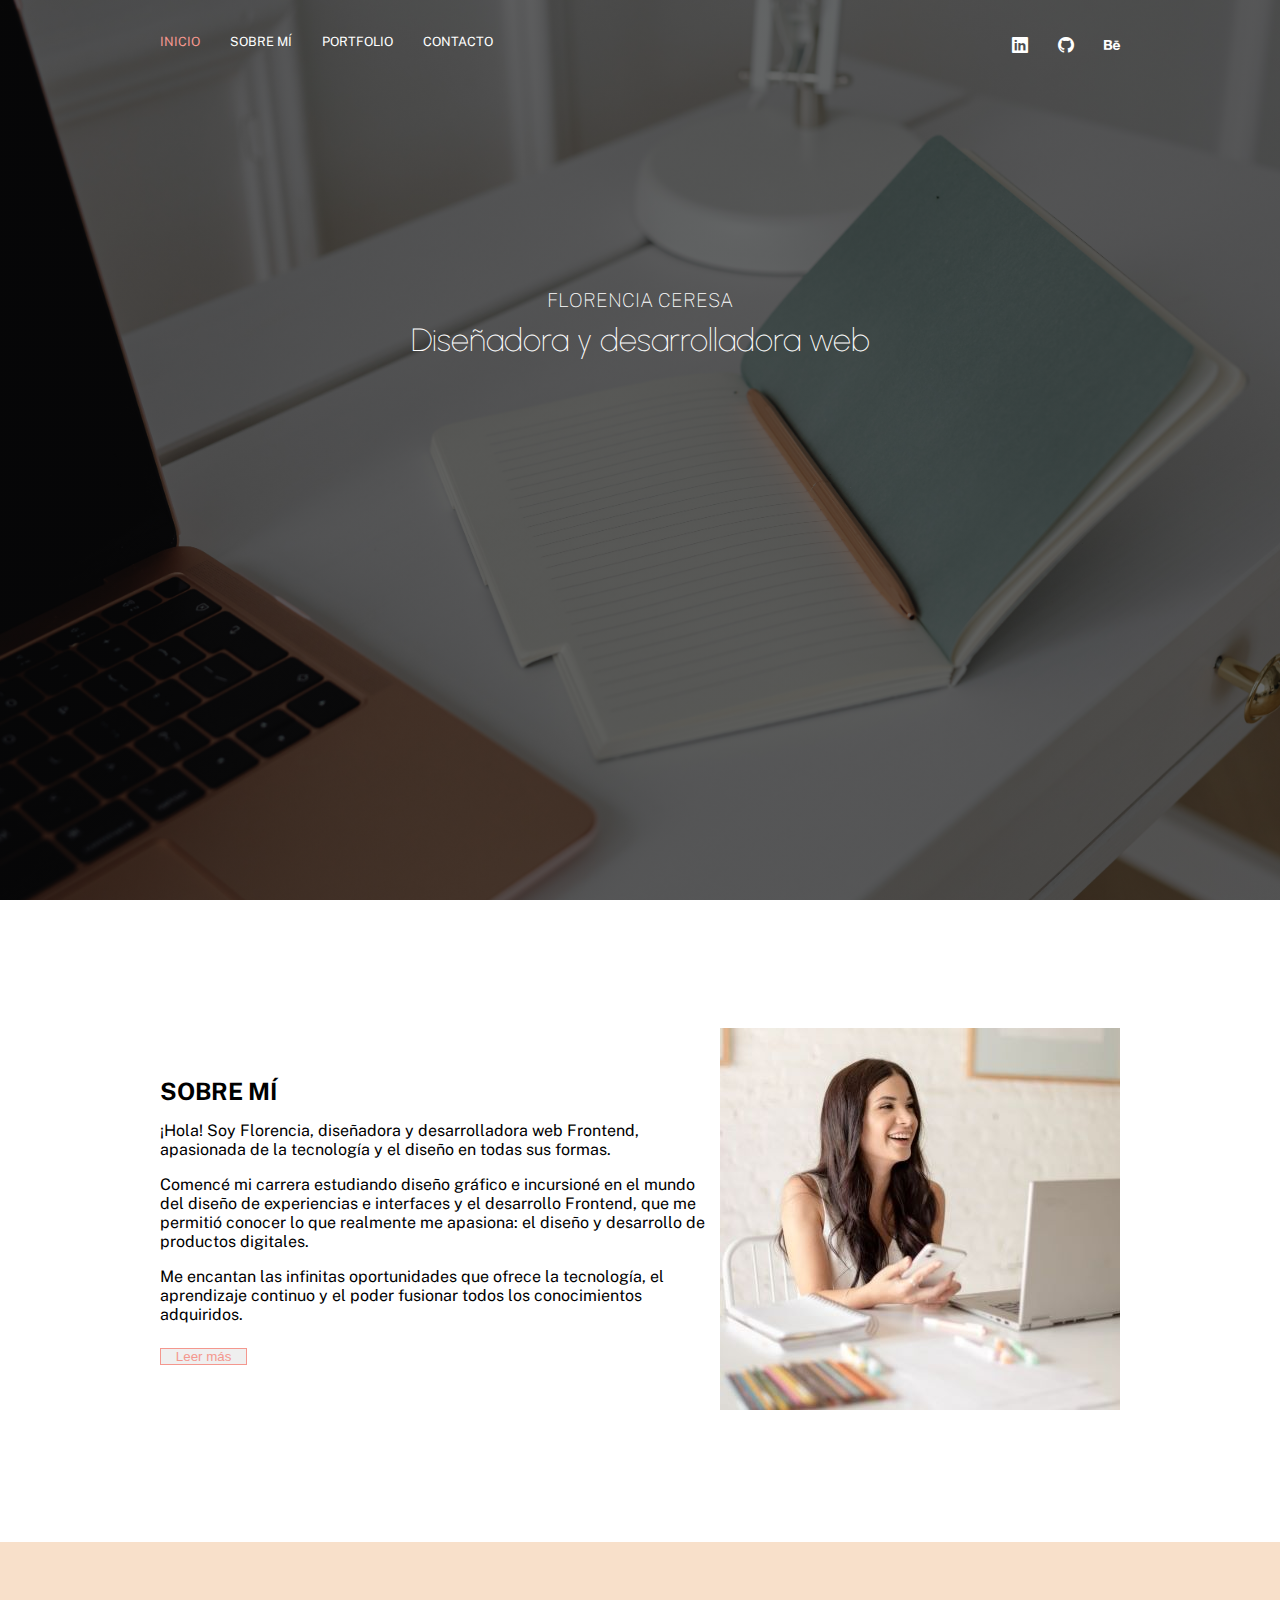
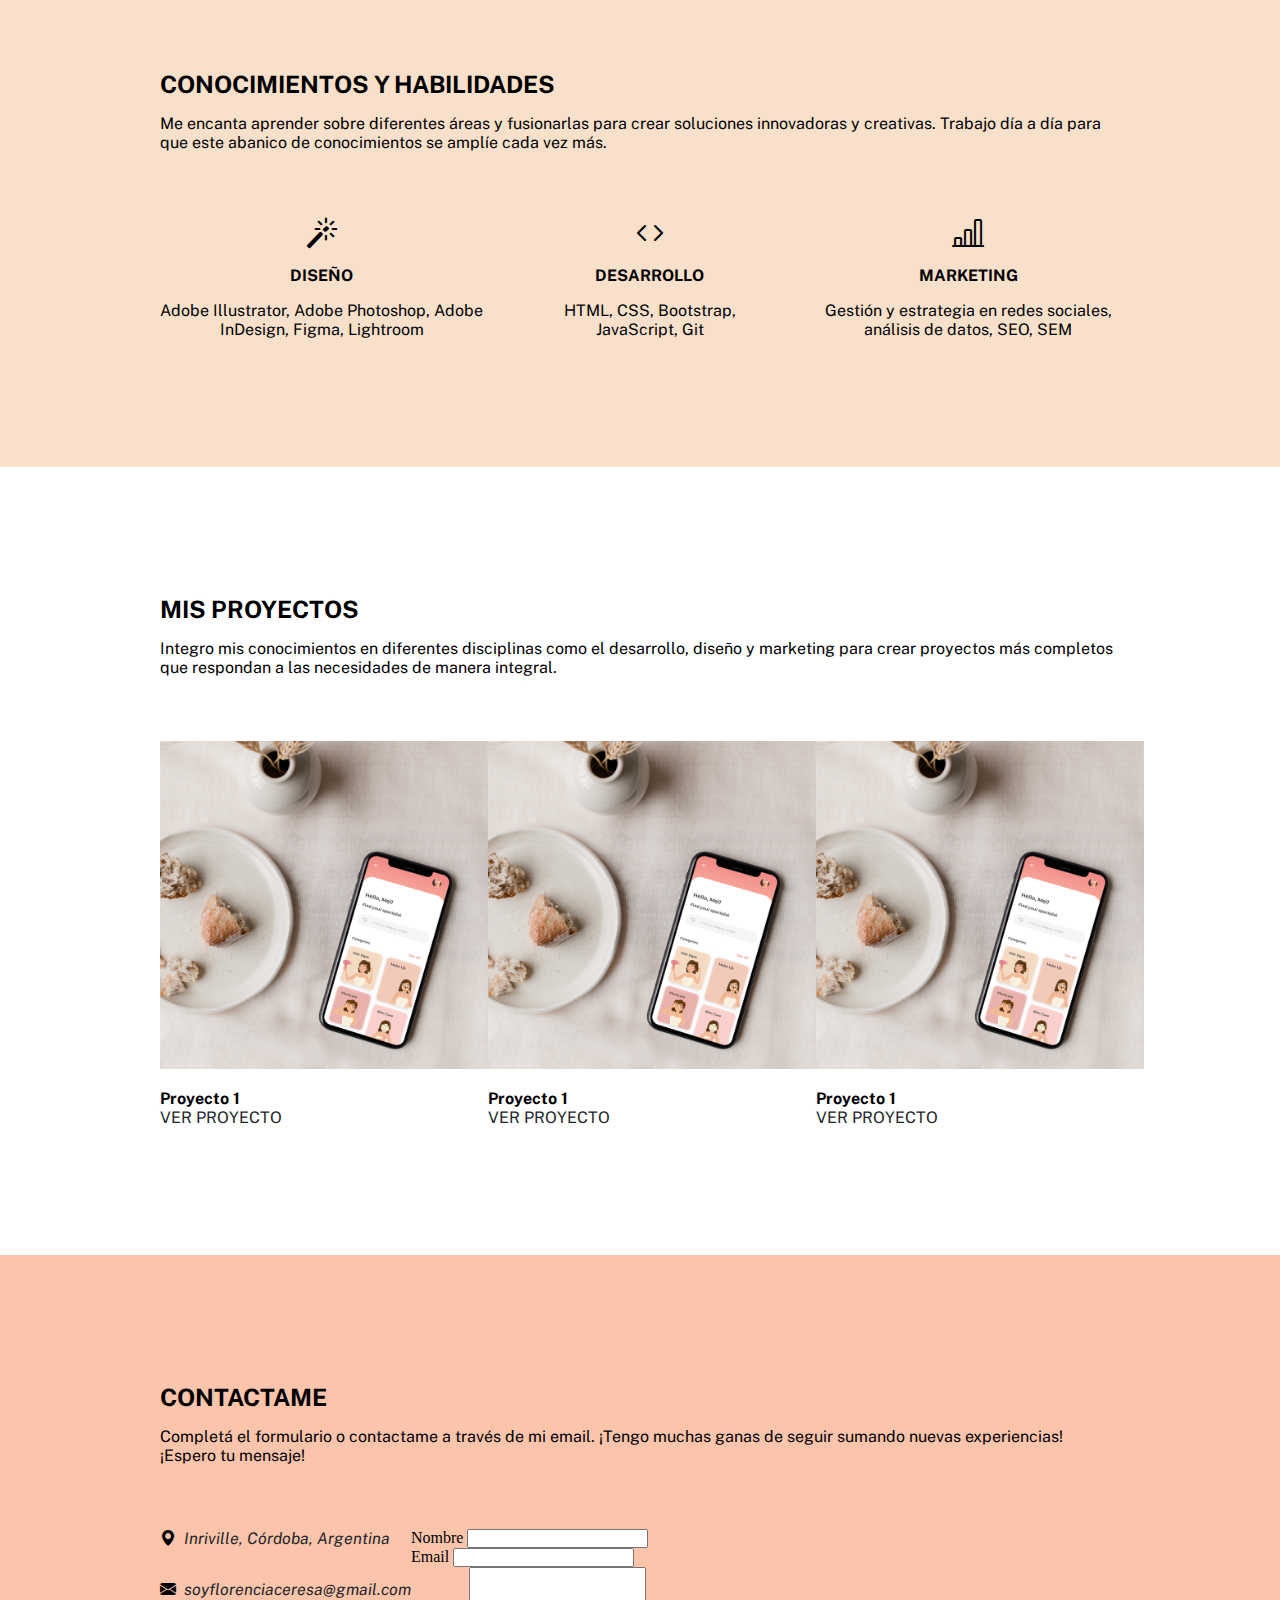
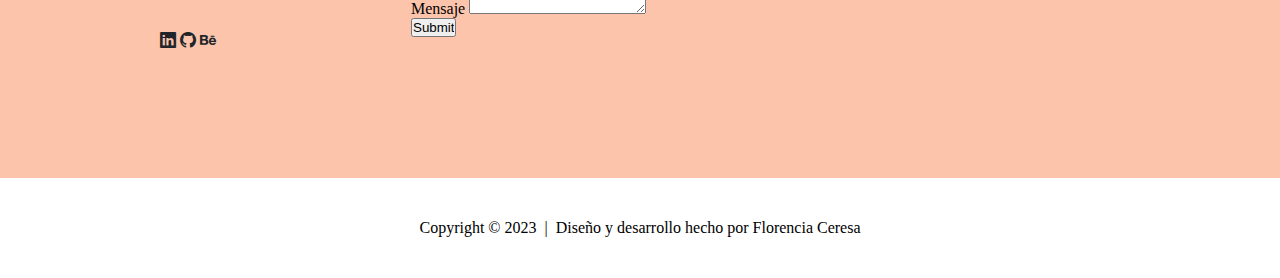
==== index.html @ 5eb07d21 "HTML y CSS de la página principal" ====
<!DOCTYPE html>
<html lang="en">
<head>
    <meta charset="UTF-8">
    <meta name="viewport" content="width=device-width, initial-scale=1.0">
    <title>Document</title>
    <!--Iconos Bootstrap-->
    <link rel="stylesheet" href="https://cdn.jsdelivr.net/npm/bootstrap-icons@1.10.5/font/bootstrap-icons.css"> <!--Iconos bootstrap-->
    <!--Hola de estilo Bootstrap-->
    <link href="https://cdn.jsdelivr.net/npm/bootstrap@5.1.3/dist/css/bootstrap.min.css" rel="stylesheet" integrity="sha384-1BmE4kWBq78iYhFldvKuhfTAU6auU8tT94WrHftjDbrCEXSU1oBoqyl2QvZ6jIW3" crossorigin="anonymous">
    <link rel="stylesheet" href="css/style.css">
    <!-- Google fonts-->
    <link rel="preconnect" href="https://fonts.googleapis.com">
    <link rel="preconnect" href="https://fonts.gstatic.com" crossorigin>
    <link href="https://fonts.googleapis.com/css2?family=Public+Sans&family=Urbanist&display=swap" rel="stylesheet">

</head>
<body>
    <!--HEADER-->
    <header id="home">
        <nav class="navbar navbar-shrink" id="mainNav">
            <div class="container">
                    <div class="navbar-left">
                        <ul class="navbar-list">
                            <li><a href="#home" class="navbar-link active">INICIO</a></li>
                            <li><a href="#about" class="navbar-link">SOBRE MÍ</a></li>
                            <li><a href="#portfolio" class="navbar-link">PORTFOLIO</a></li>
                            <li><a href="#contact" class="navbar-link">CONTACTO</a></li>
                        </ul>
                    </div>
                    <div class="navbar-right">
                        <ul class="navbar-list">
                            <li><a href="https://www.linkedin.com/in/florenciaceresa/" target="_blank"><span><i class="navbar-icon bi-linkedin"></i></span></a></li>
                            <li><a href="https://github.com/florenciaceresa" target="_blank"><span><i class="navbar-icon bi-github"></i></span></a></li>
                            <li><a href="https://www.behance.net/florenciaceresa" target="_blank"><span><i class="navbar-icon bi-behance"></i></span></a></li>
                        </ul>
                    </div>
            </div>
        </nav>
        <div class="description">
            <h1>FLORENCIA CERESA
                <span>Diseñadora y desarrolladora web</span>
            </h1>
        </div>
    </header>

    <main>
        <!--ABOUT-->
        <section class="page-section" id="about">
            <div class="container-section">
                <article class="col-lg-6">
                    <h2>SOBRE MÍ</h2>
                    <p>¡Hola! Soy Florencia, diseñadora y desarrolladora web Frontend, apasionada de la tecnología y el diseño en todas sus formas.</p>
                    <p>Comencé mi carrera estudiando diseño gráfico e incursioné en el mundo del diseño de experiencias e interfaces y el desarrollo Frontend, que me permitió conocer lo que realmente me apasiona: el diseño y desarrollo de productos digitales.</p> 
                    <p>Me encantan las infinitas oportunidades que ofrece la tecnología, el aprendizaje continuo y el poder fusionar todos los conocimientos adquiridos.</p>
                    <a href="about.html"><button type="button" class="btn btn-outline" id="btn-1">&nbsp;&nbsp;&nbsp;&nbsp;Leer más&nbsp;&nbsp;&nbsp;&nbsp;</button></a>
                </article>
                <article>
                    <img src="assets/img/fotoperfil.jpg" alt="Florencia Ceresa"> 
                </article>
            </div>
        </section>
        
        <!--SKILLS-->
        <section class="page-section" id="skills">
            <div class="container-section">
                <article>
                    <h2>CONOCIMIENTOS Y HABILIDADES</h2>
                    <p>Me encanta aprender sobre diferentes áreas y fusionarlas para crear soluciones innovadoras y creativas. Trabajo día a día para que este abanico de conocimientos se amplíe cada vez más.</p>
                    <div class="skills">
                        <div>
                            <div><i class="bi bi-magic"></i></div>
                            <h3>DISEÑO</h3>
                            <p>Adobe Illustrator, Adobe Photoshop, Adobe InDesign, Figma, Lightroom</p>
                        </div>
                        <div>
                            <div><i class="bi bi-code"></i></div>
                            <h3>DESARROLLO</h3>
                            <p>HTML, CSS, Bootstrap, JavaScript, Git</p>
                        </div>
                        <div>
                            <div><i class="bi bi-bar-chart-line"></i></div>
                            <h3>MARKETING</h3>
                            <p>Gestión y estrategia en redes sociales, análisis de datos, SEO, SEM</p>
                        </div>
                    </div>
                </article>
            </div>
        </section>
        
        <!--PORTFOLIO-->
        <section class="page-section" id="portfolio">
            <div class="container-section">
                <article>
                    <h2>MIS PROYECTOS</h2>
                    <p>Integro mis conocimientos en diferentes disciplinas como el desarrollo, diseño y marketing para crear proyectos más completos que respondan a las necesidades de manera integral.</p>
                    <div class="projects">
                        <div>
                            <a href="#">
                                <img src="assets/img/diseñoapp.jpg" alt="" class="img-project img-fluid rounded">
                            </a>
                            <h4 class="fs-5">Proyecto 1</h4>
                            <a href="project1.html">VER PROYECTO</a>
                        </div>
                        <div>
                            <a href="#">
                                <img src="assets/img/diseñoapp.jpg" alt="" class="img-project img-fluid rounded">
                            </a>
                            <h4 class="fs-5">Proyecto 1</h4>
                            <a href="project1.html">VER PROYECTO</a>
                        </div>
                        <div>
                            <a href="#">
                                <img src="assets/img/diseñoapp.jpg" alt="" class="img-project img-fluid rounded">
                            </a>
                            <h4 class="fs-5">Proyecto 1</h4>
                            <a href="project1.html">VER PROYECTO</a>
                        </div>
                    </div>
                </article>
            </div>
        </section>
        
        
        <!--CONTACT-->
        <section class="page-section" id="contact">
            <div class="container-section">
                <article>
                    <div>
                        <h2>CONTACTAME</h2>
                        <p>Completá el formulario o contactame a través de mi email. ¡Tengo muchas ganas de seguir sumando nuevas experiencias! ¡Espero tu mensaje!</p>
                    </div>
                    <div class="contact-item">
                        <div class="col-lg-5">
                            <i class="bi bi-geo-alt-fill location"><a href="https://goo.gl/maps/CQzhxm2fiYZLmGFCA" target="_blank">&nbsp; Inriville, Córdoba, Argentina</a></i>
                            <i class="bi bi-envelope-fill email"><a href="mailto:soyflorenciaceresa@gmail.com" target="_blank">&nbsp; soyflorenciaceresa@gmail.com</a></i> 
                            <a href="https://www.linkedin.com/in/florencia-ceresa-20b76120a/" target="_blank"><i class="bi bi-linkedin fs-3 me-4"></i></a>
                            <a href="https://github.com/florenciaceresa" target="_blank"><i class="bi bi-github fs-3 me-4"></i></a>
                            <a href="https://www.behance.net/florenciaceresa" target="_blank"><i class="bi bi-behance fs-3"></i></a>
                        </div>
                        <div class="col-lg-7">
                            <form action="https://formsubmit.co/soyflorenciaceresa@gmail.com" method="POST"> 
                                <div class="mb-4">
                                  <label class="form-label" for="name">Nombre</label>
                                  <input type="text" class="form-control form-control-sm" id="name" name="name" required>
                                </div>
                                <div class="mb-4">
                                  <label class="form-label" for="email">Email</label>
                                  <input type="email" class="form-control form-control-sm" id="email" name="email" required>
                                </div>
                                <div class="mb-4">
                                  <label class="form-label" for="comments">Mensaje</label>
                                  <textarea
                                    rows="3"
                                    class="form-control form-control-sm"
                                    id="comments"
                                    name="comments"
                                    required
                                  ></textarea>
                                </div>
                                <div class="mb-3">
                                  <input class="btn btn-secondary" type="submit"/>
                                  <input type="hidden" name="_next" value="http://127.0.0.1:5500/gracias.html">
                                  <input type="hidden" name="_subject" value="Mensaje de mi página web">
                                </div>
                              </form>
                        </div>
                    </div>
                </article>
            </div>
        </section>
    </main>
    <footer>
        <div>Copyright &copy; 2023&nbsp; |&nbsp; Diseño y desarrollo hecho por Florencia Ceresa</div>
    </footer>
</body>
</html>
---- css/style.css ----
:root {
    --first-color: rgb(244, 151, 142);
    --first-alpha-color: rgba(244, 151, 142, 0.75);
    --second-color: rgb(251, 196, 171);
    --second-alpha-color: rgba(251, 196, 171, 0.75);
    --third-color: rgb(248, 224, 202);
    --third-alpha-color: rgba(248, 224, 202, 0.75);
    --font-first-color: rgb(33, 37, 41);
    --font-second-color: rgb(108, 117, 125);
      
    --link-color: rgb(33, 37, 41);
    --link-alpha-color: rgba(33, 37, 41, 0.75);
  
    --bg-color: rgb(245, 245, 245);
    --bg-alpha-color: rgba(245, 245, 245, 0.75);
  
    --first-font-family: 'Public Sans', sans-serif;
    --second-font-family: 'Urbanist', sans-serif;
  }
  
* {
    margin: 0;
    padding: 0;
    box-sizing: border-box;
  }
  
  
/* HEADER */
/*Imagen de fondo*/
header {
  background: linear-gradient(to bottom, rgba(5, 5, 5, 0.6) 0%, rgba(5, 5, 5, 0.6) 100%), url("../assets/img/escritorio.jpg");
  background-position: center;
  background-repeat: no-repeat;
  background-attachment: scroll;
  background-size: cover;
  height: 100vh;
  padding-bottom: 0;
}

/*Florencia Ceresa - Diseñadora y desarrolladora web*/
.description {
  display: flex;
  text-align: center;
  justify-content: center; 
  align-items: center; 
  white-space: pre-line;  
  margin-top: 200px;
}

h1 {
    font-family: var(--first-font-family);
    color: #fff;
    font-size: 1.2rem !important; 
    font-weight: lighter;
    line-height: 2.5rem;
}

span {
    font-family: var(--second-font-family);
    font-size: 2rem;
}




/* NAV */
/* Barra de navegación */
.navbar {
  top: 0; 
  width: 100%;
}

/* Estilos del contenedor */
.container {
  width: 75%; 
  height: 80px;
  margin: 0 auto; 
  padding: 10px 0; 
  display: flex;
  align-items: center;
  justify-content: space-between;
}

/* Estilos de los contenedores de la izquierda y la derecha */
.navbar-left,
.navbar-right {
  display: flex;
  align-items: center;
}

/* Estilos de la lista de navegación */
.navbar-list {
  list-style: none;
  padding: 0;
  margin: 0;
  display: flex;
  align-items: center;
  font-family: var(--first-font-family);
  gap: 30px;
}

/* Estilos de los elementos de la lista */
.navbar-list li {
  margin: 0;
}

/* Estilos de los enlaces */
.navbar-list a {
    text-decoration: none;
    color: white;
    font-size: 0.8rem;
}

/*Color del item activo de la barra de navegación*/
.navbar-left .navbar-link.active {
    color: var(--first-color) !important; 
}

/*Color de los items:hover de la barra de navegación*/
.navbar-list a:hover { 
    color: var(--first-color); 
}

/* Estilos de los iconos */
.navbar-icon {
    font-size: 1rem;
}

/* 
Color de la barra de navegación
#mainNav.navbar-shrink { 
    box-shadow: 0 0.5rem 1rem rgba(0, 0, 0, 0.15);
    background-color: #fff;
  }

Color de los items de la barra de navegación al hacer scroll
#mainNav.navbar-shrink .navbar-list a { 
    color: var(--font-first-color);
}

Color de los items:hover de la barra de navegación al hacer scroll
#mainNav.navbar-shrink .navbar-list a:hover { 
    color:var(--first-color);
    transition: all 0.3s ease-out;
  }

Color de los íconos de la barra de navegación al hacer scroll
#mainNav.navbar-shrink .navbar-icon { 
    color: var(--font-first-color);
}

Color de los íconos:hover de la barra de navegación al hacer scroll
#mainNav.navbar-shrink .navbar-icon:hover { 
    color: var(--first-color);
    transition: all 0.3s ease-out;
  }
  */



  /* ABOUT */
  .container-section {
    width: 95%; 
    margin: 0 auto; 
    padding: 8rem;
    display: flex;
    align-items: center;
    justify-content: space-between;
  }

  h2 {
    font-family: var(--first-font-family);
    font-size: 1.5rem;
  }

  p {
    font-family: var(--first-font-family);
    font-size: 1rem;
    padding-top: 1rem;
    white-space: pre-line;  
  }
 

 /*Botón leer más*/
 #btn-1 { 
    color: var(--first-color);
    border: 1px solid var(--first-color);
    margin-top: 1.5rem;
  }

  /*Botón:hover leer más*/
  #btn-1:hover { 
    color: #fff;
    background-color: var(--first-color);
  }

 



   /* SKILLS */
  #skills {
    background: var(--third-color);
  }

  .skills {
    display: flex;
    margin-top: 4rem;
    text-align: center;
    justify-content: space-between;
    gap: 5rem;
  }

  .skills i {
    font-size: 2rem;
  }

  h3 {
    font-family: var(--first-font-family);
    font-size: 1rem;
    font-weight: bold;
    margin-top: 0.8rem;
  }






   /* PORTFOLIO */
  .projects {
    display: flex;
    justify-content: space-between;
  }

  

  #portfolio .img-project {
    width: 20.5rem;
    margin-top: 4rem;
  }
  
  h4 {
    font-family: var(--first-font-family);
    margin-top: 1rem;
  }
 
  a {
    font-family: var(--first-font-family);
    color: var(--font-first-color);
    text-decoration: none;
  }

  a:hover {
    color: var(--first-color);
  }


     /* CONTACT */
     #contact {
        background: var(--second-color);
     }


     .contact-item {
      display: flex;
      margin-top: 4rem;
     }

     .location,
     .email {
      display: block;
      margin-bottom: 2rem;
     }

     #contact a:hover {
      color: #fff;

     }



     /* FOOTER */
     footer {
      display: flex;
      justify-content: center; 
      align-items: center; 
      height: 100px;
     }
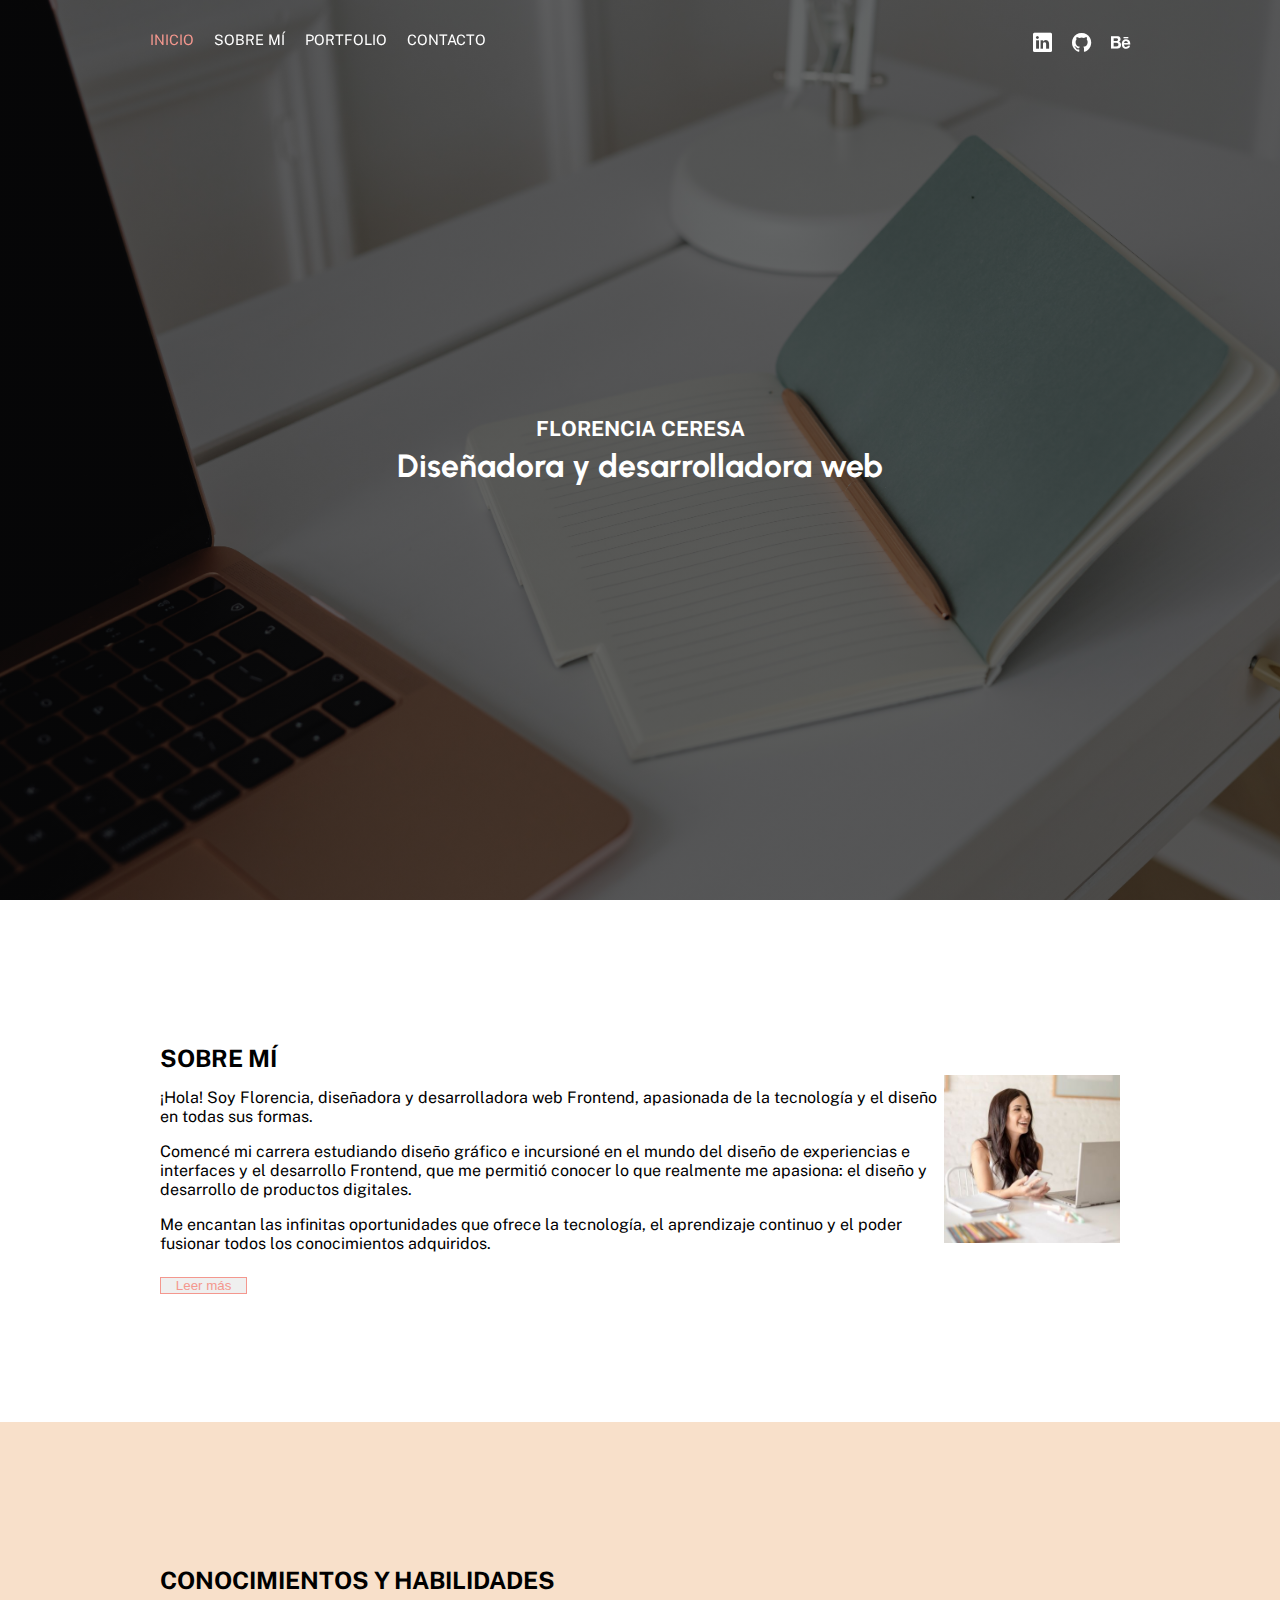
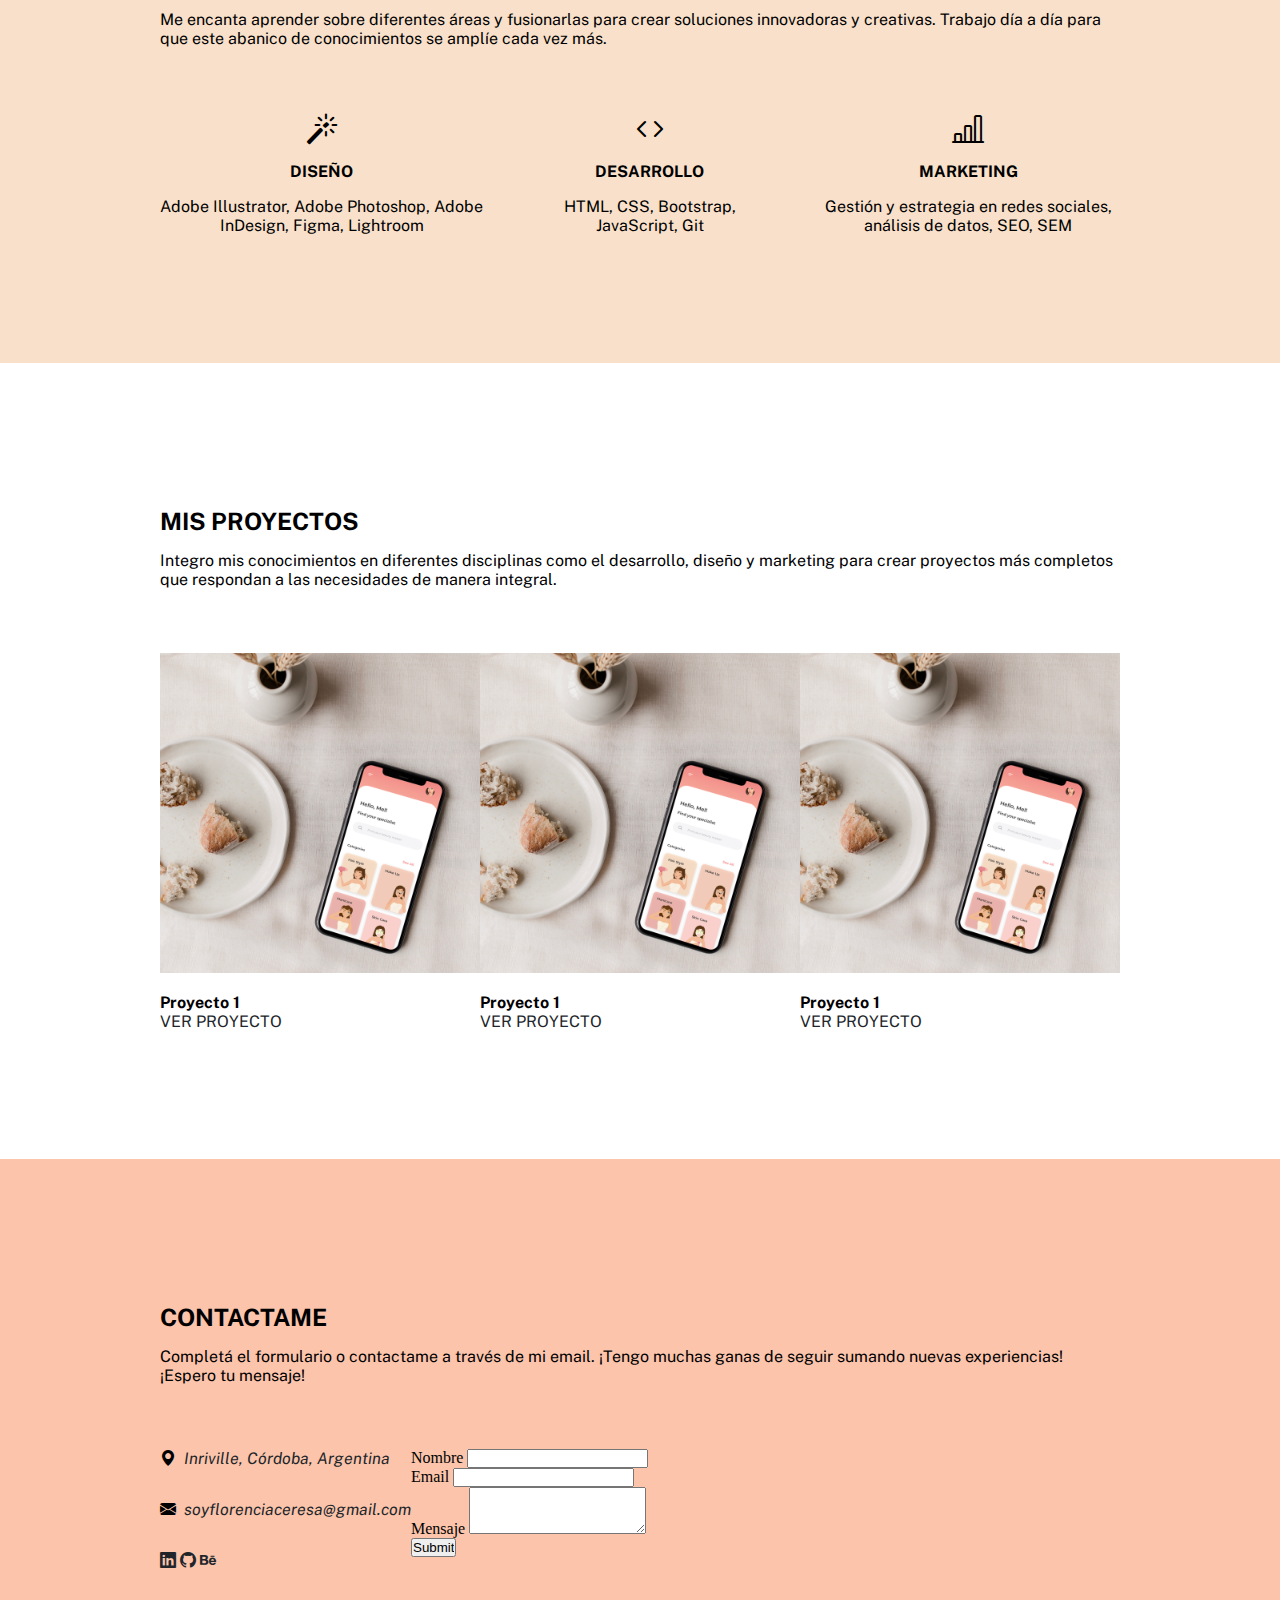
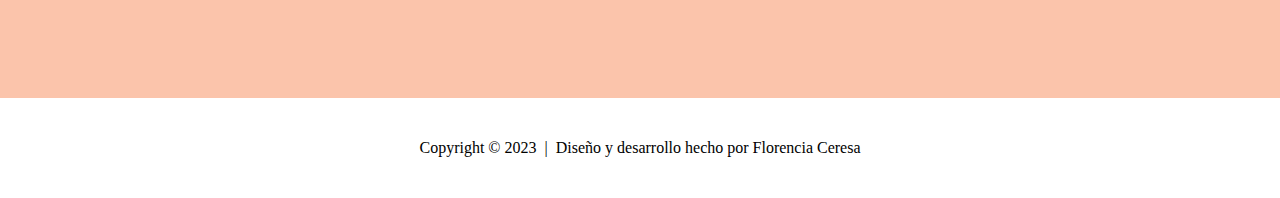
==== commit 1a8ab385: "Actualización del proyecto" ====
--- a/index.html
+++ b/index.html
@@ -3,7 +3,7 @@
 <head>
     <meta charset="UTF-8">
     <meta name="viewport" content="width=device-width, initial-scale=1.0">
-    <title>Document</title>
+    <title>Florencia Ceresa</title>
     <!--Iconos Bootstrap-->
     <link rel="stylesheet" href="https://cdn.jsdelivr.net/npm/bootstrap-icons@1.10.5/font/bootstrap-icons.css"> <!--Iconos bootstrap-->
     <!--Hola de estilo Bootstrap-->
@@ -17,34 +17,39 @@
 </head>
 <body>
     <!--HEADER-->
-    <header id="home">
-        <nav class="navbar navbar-shrink" id="mainNav">
-            <div class="container">
-                    <div class="navbar-left">
-                        <ul class="navbar-list">
-                            <li><a href="#home" class="navbar-link active">INICIO</a></li>
-                            <li><a href="#about" class="navbar-link">SOBRE MÍ</a></li>
-                            <li><a href="#portfolio" class="navbar-link">PORTFOLIO</a></li>
-                            <li><a href="#contact" class="navbar-link">CONTACTO</a></li>
-                        </ul>
-                    </div>
-                    <div class="navbar-right">
-                        <ul class="navbar-list">
-                            <li><a href="https://www.linkedin.com/in/florenciaceresa/" target="_blank"><span><i class="navbar-icon bi-linkedin"></i></span></a></li>
-                            <li><a href="https://github.com/florenciaceresa" target="_blank"><span><i class="navbar-icon bi-github"></i></span></a></li>
-                            <li><a href="https://www.behance.net/florenciaceresa" target="_blank"><span><i class="navbar-icon bi-behance"></i></span></a></li>
-                        </ul>
-                    </div>
+    <header id="header">
+        <div class="menu-toggle" id="menu-toggle">
+            <div class="bar"></div>
+            <div class="bar"></div>
+            <div class="bar"></div>
+        </div>
+        <ul class="header-list" id="menu">
+            <div class="items">
+                <li><a href="#home" class="active">INICIO</a></li>
+                <li><a href="#about">SOBRE MÍ</a></li>
+                <li><a href="#portfolio">PORTFOLIO</a></li>
+                <li><a href="#contact">CONTACTO</a></li>
             </div>
-        </nav>
-        <div class="description">
-            <h1>FLORENCIA CERESA
-                <span>Diseñadora y desarrolladora web</span>
-            </h1>
-        </div>
+            <div class="icons">
+                <li><a href="https://www.linkedin.com/in/florenciaceresa/" target="_blank"><span><i class="bi-linkedin"></i></span></a></li>
+                <li><a href="https://github.com/florenciaceresa" target="_blank"><span><i class="bi-github"></i></span></a></li>
+                <li><a href="https://www.behance.net/florenciaceresa" target="_blank"><span><i class="bi-behance"></i></span></a></li>
+            </div>
+        </ul>
     </header>
 
+
     <main>
+        <!--BANNER-->
+        <section class="banner" id="home">
+            <div class="container">
+                <h1>FLORENCIA CERESA
+                    <span>Diseñadora y desarrolladora web</span>
+                </h1>
+            </div>
+        </section>
+
+
         <!--ABOUT-->
         <section class="page-section" id="about">
             <div class="container-section">
@@ -55,12 +60,13 @@
                     <p>Me encantan las infinitas oportunidades que ofrece la tecnología, el aprendizaje continuo y el poder fusionar todos los conocimientos adquiridos.</p>
                     <a href="about.html"><button type="button" class="btn btn-outline" id="btn-1">&nbsp;&nbsp;&nbsp;&nbsp;Leer más&nbsp;&nbsp;&nbsp;&nbsp;</button></a>
                 </article>
-                <article>
+                <article class="img-about">
                     <img src="assets/img/fotoperfil.jpg" alt="Florencia Ceresa"> 
                 </article>
             </div>
         </section>
         
+
         <!--SKILLS-->
         <section class="page-section" id="skills">
             <div class="container-section">
@@ -87,6 +93,7 @@
                 </article>
             </div>
         </section>
+        
         
         <!--PORTFOLIO-->
         <section class="page-section" id="portfolio">
@@ -170,8 +177,13 @@
             </div>
         </section>
     </main>
+    
+    
+    <!--FOOTER-->
     <footer>
         <div>Copyright &copy; 2023&nbsp; |&nbsp; Diseño y desarrollo hecho por Florencia Ceresa</div>
     </footer>
+
+    <script src="js/script.js"></script>
 </body>
 </html>
--- a/css/style.css
+++ b/css/style.css
@@ -22,139 +22,104 @@
     margin: 0;
     padding: 0;
     box-sizing: border-box;
-  }
-  
-  
+    scroll-behavior: smooth;
+  }
+
+
+
 /* HEADER */
-/*Imagen de fondo*/
-header {
+  header {
+    position: fixed;
+    top: 0;
+    width: 100%;
+    height: 90px;
+    transition: 0.6s;
+    padding: 20px 150px;
+    z-index: 10000;
+  }
+
+  
+  header.sticky {
+    padding: 20px 150px;
+    background: #fff;
+    box-shadow: 0px 2px 4px rgba(0, 0, 0, 0.1);
+  }
+  
+  .header-list {
+    display: flex;
+    justify-content: space-between;
+    align-items: center; 
+    list-style: none;
+    padding: 0;
+  }
+  
+  .header-list li a {
+    color: #fff;
+    font-family: var(--first-font-family);
+    display: flex;
+  }
+  
+  .header-list li a:hover {
+    color: var(--first-color);
+  }
+  
+  .header-list a.active {
+    color: var(--first-color);
+  }
+  
+  .header-list .items {
+    font-size: 0.9rem;
+  }
+  
+  .header-list .icons i {
+    font-size: 1.2rem;
+  }
+  
+  .items,
+  .icons {
+    display: flex;
+    gap: 20px;
+  }
+  
+  
+
+/* BANNER */
+.banner {
+  position: relative;
+  width: 100%;
+  height: 100vh;
   background: linear-gradient(to bottom, rgba(5, 5, 5, 0.6) 0%, rgba(5, 5, 5, 0.6) 100%), url("../assets/img/escritorio.jpg");
-  background-position: center;
-  background-repeat: no-repeat;
-  background-attachment: scroll;
   background-size: cover;
+}
+
+header.sticky .logo,
+header.sticky ul li a {
+  color: #000;
+}
+
+
+/*Florencia Ceresa - Diseñadora y desarrolladora web*/
+.container {
+  display: flex;
+  width: 100%;
   height: 100vh;
-  padding-bottom: 0;
-}
-
-/*Florencia Ceresa - Diseñadora y desarrolladora web*/
-.description {
-  display: flex;
+  justify-content: center;
+  align-items: center;
+}
+
+h1 {
+  color: #fff;
+  font-family: var(--first-font-family);
+  font-size: 1.3rem !important; 
+  white-space: pre-line;
   text-align: center;
-  justify-content: center; 
-  align-items: center; 
-  white-space: pre-line;  
-  margin-top: 200px;
-}
-
-h1 {
-    font-family: var(--first-font-family);
-    color: #fff;
-    font-size: 1.2rem !important; 
-    font-weight: lighter;
-    line-height: 2.5rem;
+  line-height: 2.3rem;
 }
 
 span {
-    font-family: var(--second-font-family);
-    font-size: 2rem;
-}
-
-
-
-
-/* NAV */
-/* Barra de navegación */
-.navbar {
-  top: 0; 
-  width: 100%;
-}
-
-/* Estilos del contenedor */
-.container {
-  width: 75%; 
-  height: 80px;
-  margin: 0 auto; 
-  padding: 10px 0; 
-  display: flex;
-  align-items: center;
-  justify-content: space-between;
-}
-
-/* Estilos de los contenedores de la izquierda y la derecha */
-.navbar-left,
-.navbar-right {
-  display: flex;
-  align-items: center;
-}
-
-/* Estilos de la lista de navegación */
-.navbar-list {
-  list-style: none;
-  padding: 0;
-  margin: 0;
-  display: flex;
-  align-items: center;
-  font-family: var(--first-font-family);
-  gap: 30px;
-}
-
-/* Estilos de los elementos de la lista */
-.navbar-list li {
-  margin: 0;
-}
-
-/* Estilos de los enlaces */
-.navbar-list a {
-    text-decoration: none;
-    color: white;
-    font-size: 0.8rem;
-}
-
-/*Color del item activo de la barra de navegación*/
-.navbar-left .navbar-link.active {
-    color: var(--first-color) !important; 
-}
-
-/*Color de los items:hover de la barra de navegación*/
-.navbar-list a:hover { 
-    color: var(--first-color); 
-}
-
-/* Estilos de los iconos */
-.navbar-icon {
-    font-size: 1rem;
-}
-
-/* 
-Color de la barra de navegación
-#mainNav.navbar-shrink { 
-    box-shadow: 0 0.5rem 1rem rgba(0, 0, 0, 0.15);
-    background-color: #fff;
-  }
-
-Color de los items de la barra de navegación al hacer scroll
-#mainNav.navbar-shrink .navbar-list a { 
-    color: var(--font-first-color);
-}
-
-Color de los items:hover de la barra de navegación al hacer scroll
-#mainNav.navbar-shrink .navbar-list a:hover { 
-    color:var(--first-color);
-    transition: all 0.3s ease-out;
-  }
-
-Color de los íconos de la barra de navegación al hacer scroll
-#mainNav.navbar-shrink .navbar-icon { 
-    color: var(--font-first-color);
-}
-
-Color de los íconos:hover de la barra de navegación al hacer scroll
-#mainNav.navbar-shrink .navbar-icon:hover { 
-    color: var(--first-color);
-    transition: all 0.3s ease-out;
-  }
-  */
+  font-family: var(--second-font-family);
+  font-size: 2rem;
+}
 
 
 
@@ -171,6 +136,7 @@
   h2 {
     font-family: var(--first-font-family);
     font-size: 1.5rem;
+    margin-top: 1rem;
   }
 
   p {
@@ -178,6 +144,11 @@
     font-size: 1rem;
     padding-top: 1rem;
     white-space: pre-line;  
+  }
+
+  img {
+    max-width: 100%;
+    height: auto;
   }
  
 
@@ -289,4 +260,171 @@
      }
 
      
-     +
+
+
+
+
+
+
+
+/* Media query para dispositivos móviles */
+@media (max-width: 768px) {
+  /* HEADER */
+  /* BOTON HAMBURGUESA */
+  
+  
+  .bar {
+    width: 25px;
+    height: 2px;
+    background-color: #fff;
+    margin: 6px 0;
+    transition: 0.4s;
+  }
+
+  .bar.clicked {
+    color: var(--first-color);
+  }
+
+  
+  /* Muestra el botón hamburguesa */
+  .menu-toggle {
+      display: block;
+      position: absolute;
+      top: 30px;
+      left: 30px;
+      z-index: 1000;
+      cursor: pointer;
+  }
+
+
+  
+
+
+  #menu .items {
+    display: flex;
+    position: absolute;
+    flex-direction: column;
+    list-style: none;
+    padding: 0; 
+    top: 0;
+    left: 0;
+    display: none;
+    background-color: #fff;
+    width: 100%;
+    height: 42vh;
+    padding-top: 70px;
+    padding-left: 30px;
+    box-shadow: 0px 2px 4px rgba(0, 0, 0, 0.1);
+
+
+}
+
+.header-list .items li a {
+  color: var(--font-first-color);
+  padding-top: 20px;
+}
+
+.header-list .items li a:hover {
+  color: var(--first-color);
+}
+
+.header-list .items li a.active {
+  color: var(--first-color);
+}
+
+
+.menu-open .header-list {
+  display: block;
+}
+
+.header-list .icons {
+  display: none;
+}
+
+
+
+/* BANNER */
+h1 {
+  font-size: 1rem !important; 
+}
+
+span {
+  font-size: 1.5rem;
+}
+
+
+
+/* ABOUT */
+.container-section {
+  padding: 2rem;
+  display: flex;
+  flex-direction: column-reverse;
+  justify-content: center;
+}
+
+.img-about {
+  margin: 2rem 0;
+}
+
+.col-lg-6 {
+  margin-bottom: 2rem;
+  display: flex;
+  flex-direction: column;
+}
+
+h2 {
+  font-family: var(--first-font-family);
+  font-size: 1.2rem;
+  margin-top: 2rem;
+  text-align: center;
+}
+
+#btn-1 {
+  display: block; 
+  margin: 0 auto;
+  margin-top: 1.5rem;
+}
+
+
+
+
+
+.skills {
+  display: flex;
+  flex-direction: column;
+  gap: 2rem;
+  margin-bottom: 1.5rem;
+}
+
+
+/* PORTFOLIO */
+.projects {
+  display: flex;
+  flex-direction: column;
+  margin-bottom: 2rem;
+}
+
+
+/* CONTACT */
+.contact-item {
+  display: flex;
+  flex-direction: column;
+}
+
+.col-lg-5 {
+  margin-bottom: 3rem;
+}
+
+
+/* FOOTER */
+footer {
+  padding: 2rem;
+  text-align: center;
+  font-size: 0.8rem;
+}
+
+
+   
+
+}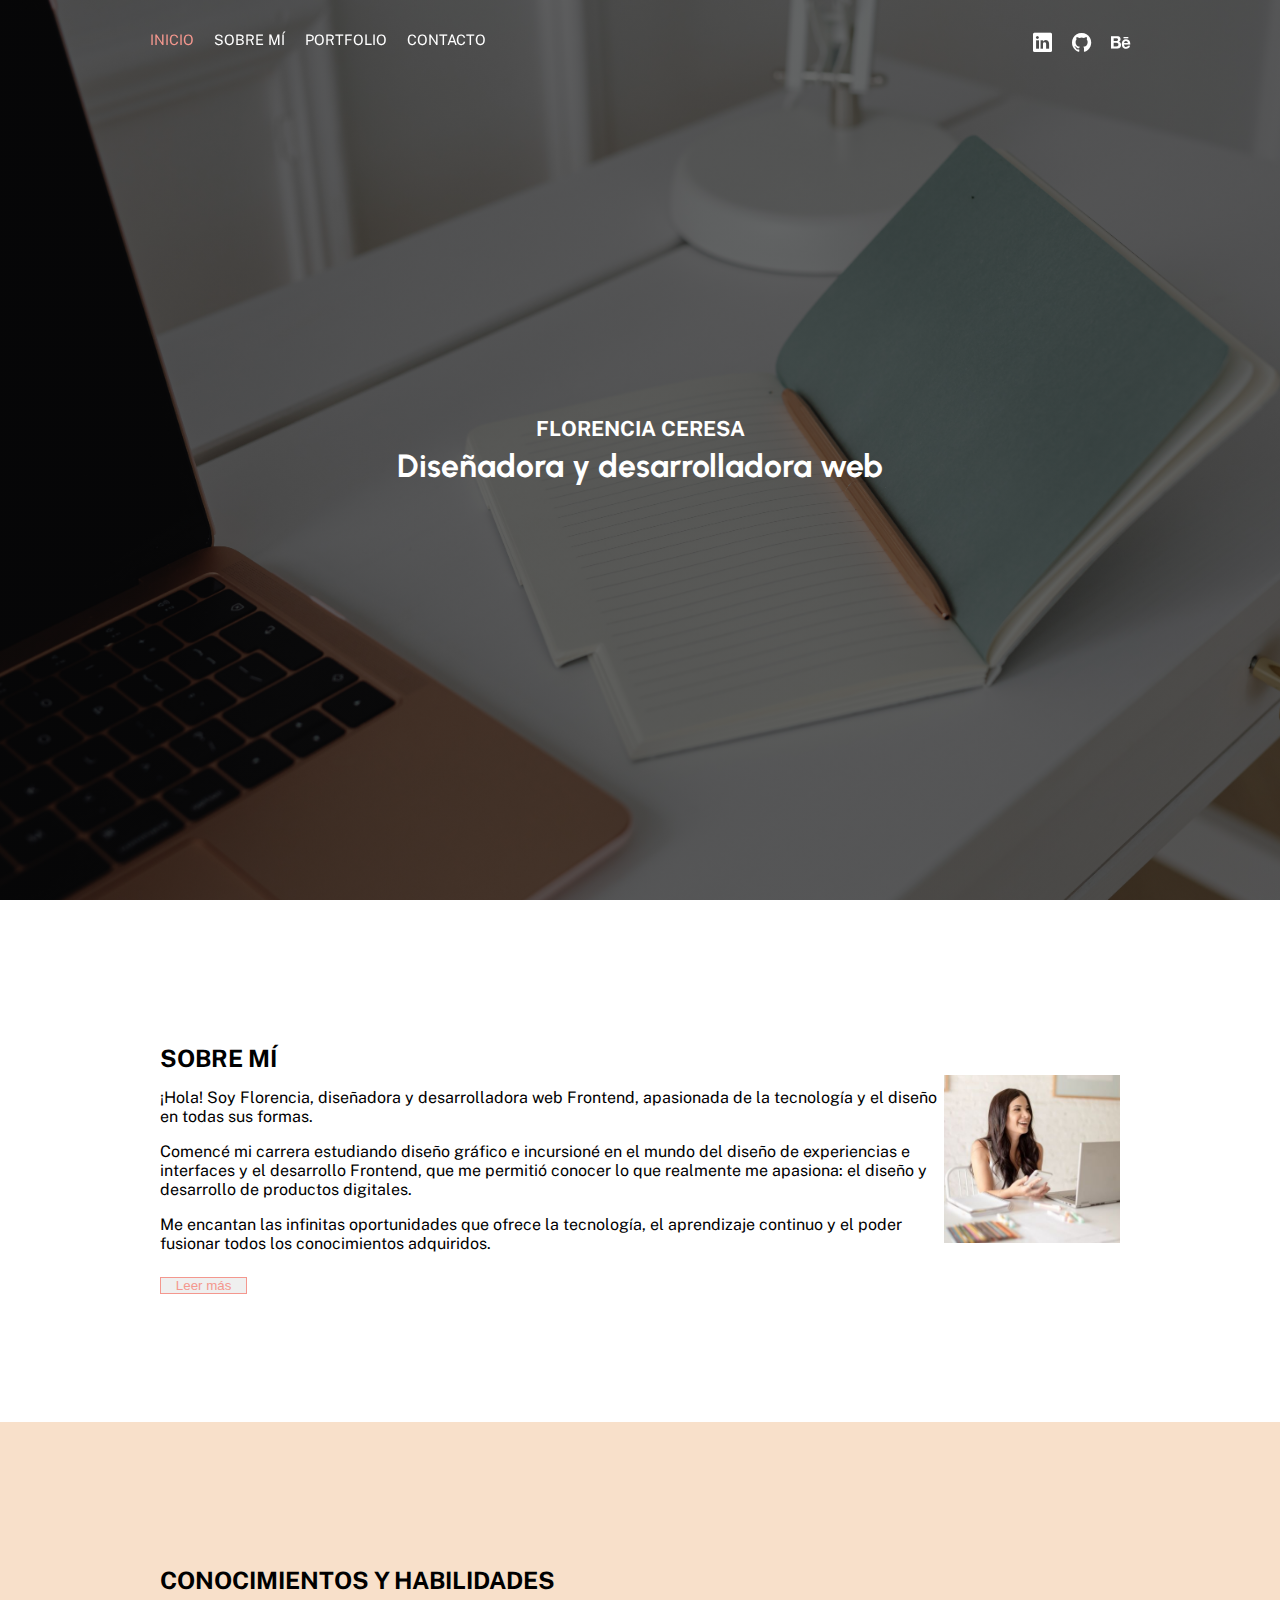
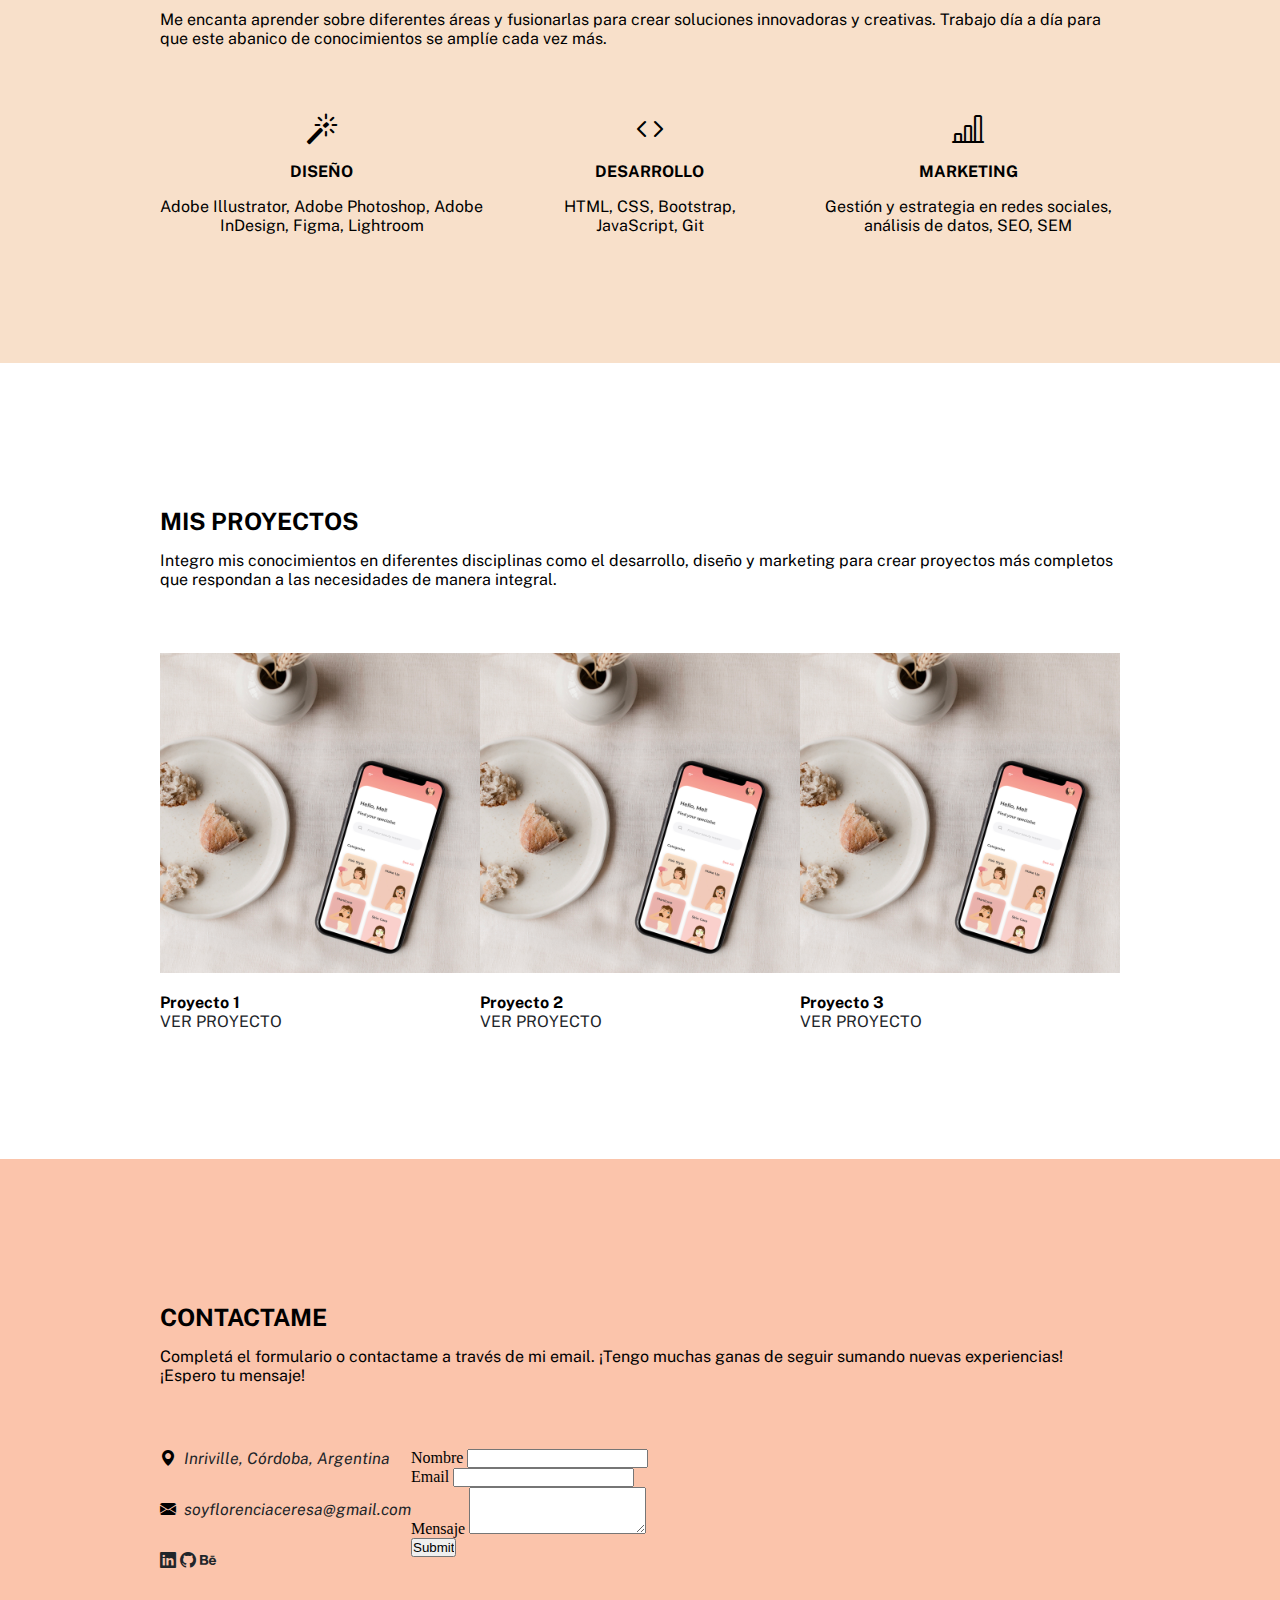
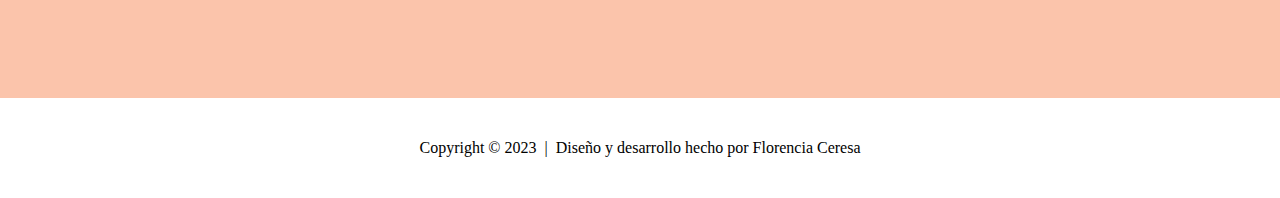
==== commit 95896e51: "Ventana modal" ====
--- a/index.html
+++ b/index.html
@@ -107,26 +107,27 @@
                                 <img src="assets/img/diseñoapp.jpg" alt="" class="img-project img-fluid rounded">
                             </a>
                             <h4 class="fs-5">Proyecto 1</h4>
-                            <a href="project1.html">VER PROYECTO</a>
+                            <a href="project1.html" class="open-project-1">VER PROYECTO</a>
                         </div>
                         <div>
                             <a href="#">
                                 <img src="assets/img/diseñoapp.jpg" alt="" class="img-project img-fluid rounded">
                             </a>
-                            <h4 class="fs-5">Proyecto 1</h4>
-                            <a href="project1.html">VER PROYECTO</a>
+                            <h4 class="fs-5">Proyecto 2</h4>
+                            <a href="project1.html" class="open-project-2">VER PROYECTO</a>
                         </div>
                         <div>
                             <a href="#">
                                 <img src="assets/img/diseñoapp.jpg" alt="" class="img-project img-fluid rounded">
                             </a>
-                            <h4 class="fs-5">Proyecto 1</h4>
-                            <a href="project1.html">VER PROYECTO</a>
-                        </div>
-                    </div>
-                </article>
-            </div>
-        </section>
+                            <h4 class="fs-5">Proyecto 3</h4>
+                            <a href="project1.html" class="open-project-3">VER PROYECTO</a>
+                        </div>
+                    </div>
+                </article>
+            </div>
+        </section>
+
         
         
         <!--CONTACT-->
@@ -184,6 +185,19 @@
         <div>Copyright &copy; 2023&nbsp; |&nbsp; Diseño y desarrollo hecho por Florencia Ceresa</div>
     </footer>
 
+
+    <!--MODAL-->
+    <section class="modal" id="myModal">
+        <div class="modal-container">
+            <a href="#" class="modal-close" id="modalClose"><i class="bi bi-x"></i></a>
+            <img src="assets/img/diseñoweb.jpg" alt="Proyecto" class="modal-img" id="modalImg">
+            <h2 class="modal-title" id="modalTitle"></h2>
+            <p class="modal-paragraph" id="modalParagraph"></p>
+            <a href="about.html" id="modalLink"><button type="button" class="btn btn-outline see-project" id="btn-1">Ver proyecto completo</button></a>
+        </div>
+    </section>
+
+
     <script src="js/script.js"></script>
 </body>
 </html>
--- a/css/style.css
+++ b/css/style.css
@@ -225,6 +225,79 @@
   a:hover {
     color: var(--first-color);
   }
+
+
+  /* MODAL */
+  .modal {
+    display: flex;
+    justify-content: center;
+    align-items: center;
+    position: fixed;
+    top: 0;
+    left: 0;
+    right: 0;
+    bottom: 0;
+    background-color: #111111bd;
+    opacity: 0;
+    pointer-events: none;
+    transition: opacity .6s;
+
+  }
+
+  .modal--show {
+    opacity: 1;
+    pointer-events: unset;
+    transition: opacity .6s;
+  }
+
+  .modal-container {
+    margin: auto;
+    width: 90%;
+    height: 75vh;
+    background-color: #fff;
+    max-width: 600px;
+    max-height: 90%;
+    border-radius: 6px;
+    margin-top: 8rem;
+    padding: 30px;
+    display: grid;
+    place-items: center;
+    grid-auto-columns: 100%;
+    position: relative;
+  }
+
+  .modal-img {
+    width: 40%;
+    border-radius: 6px;
+  }
+
+  .modal-title {
+    font-size: 1.2rem;
+    margin-top: 1.5rem;
+  }
+
+  .modal-paragraph {
+    text-align: center;
+    margin: 0;
+    padding: 0;
+  }
+
+  .modal-close {
+    position: absolute;
+    top: 15px;
+    right: 15px;
+    cursor: pointer;
+    font-size: 1.5rem;
+  }
+
+  .see-project {
+    font-size: 0.9rem;
+    
+  }
+
+  
+
+
 
 
      /* CONTACT */
@@ -405,6 +478,25 @@
   margin-bottom: 2rem;
 }
 
+/* MODAL */
+.modal-img {
+  width: 80%;
+}
+
+.modal-title {
+  font-size: 1rem;
+  margin-top: 1.5rem;
+}
+
+.modal-paragraph {
+  font-size: 0.8rem;
+}
+
+.see-project {
+  font-size: 0.7rem;
+}
+
+
 
 /* CONTACT */
 .contact-item {
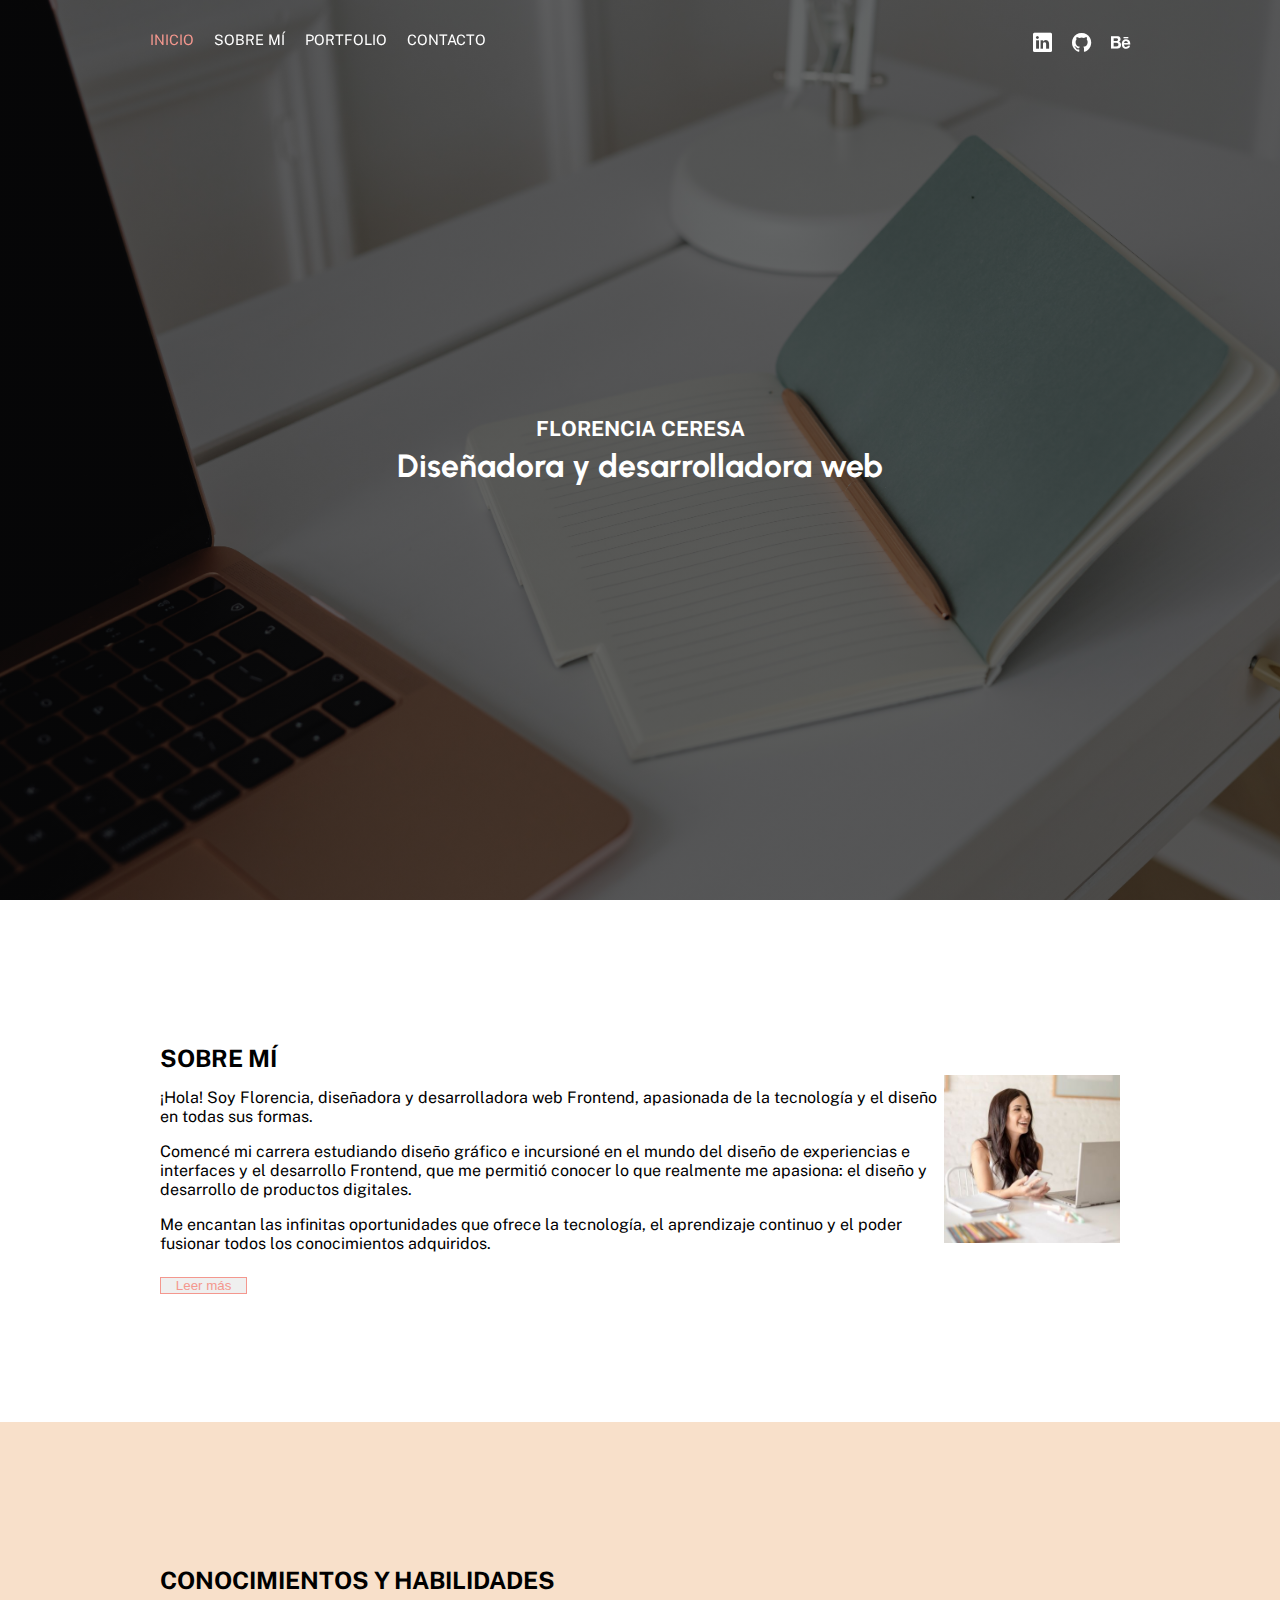
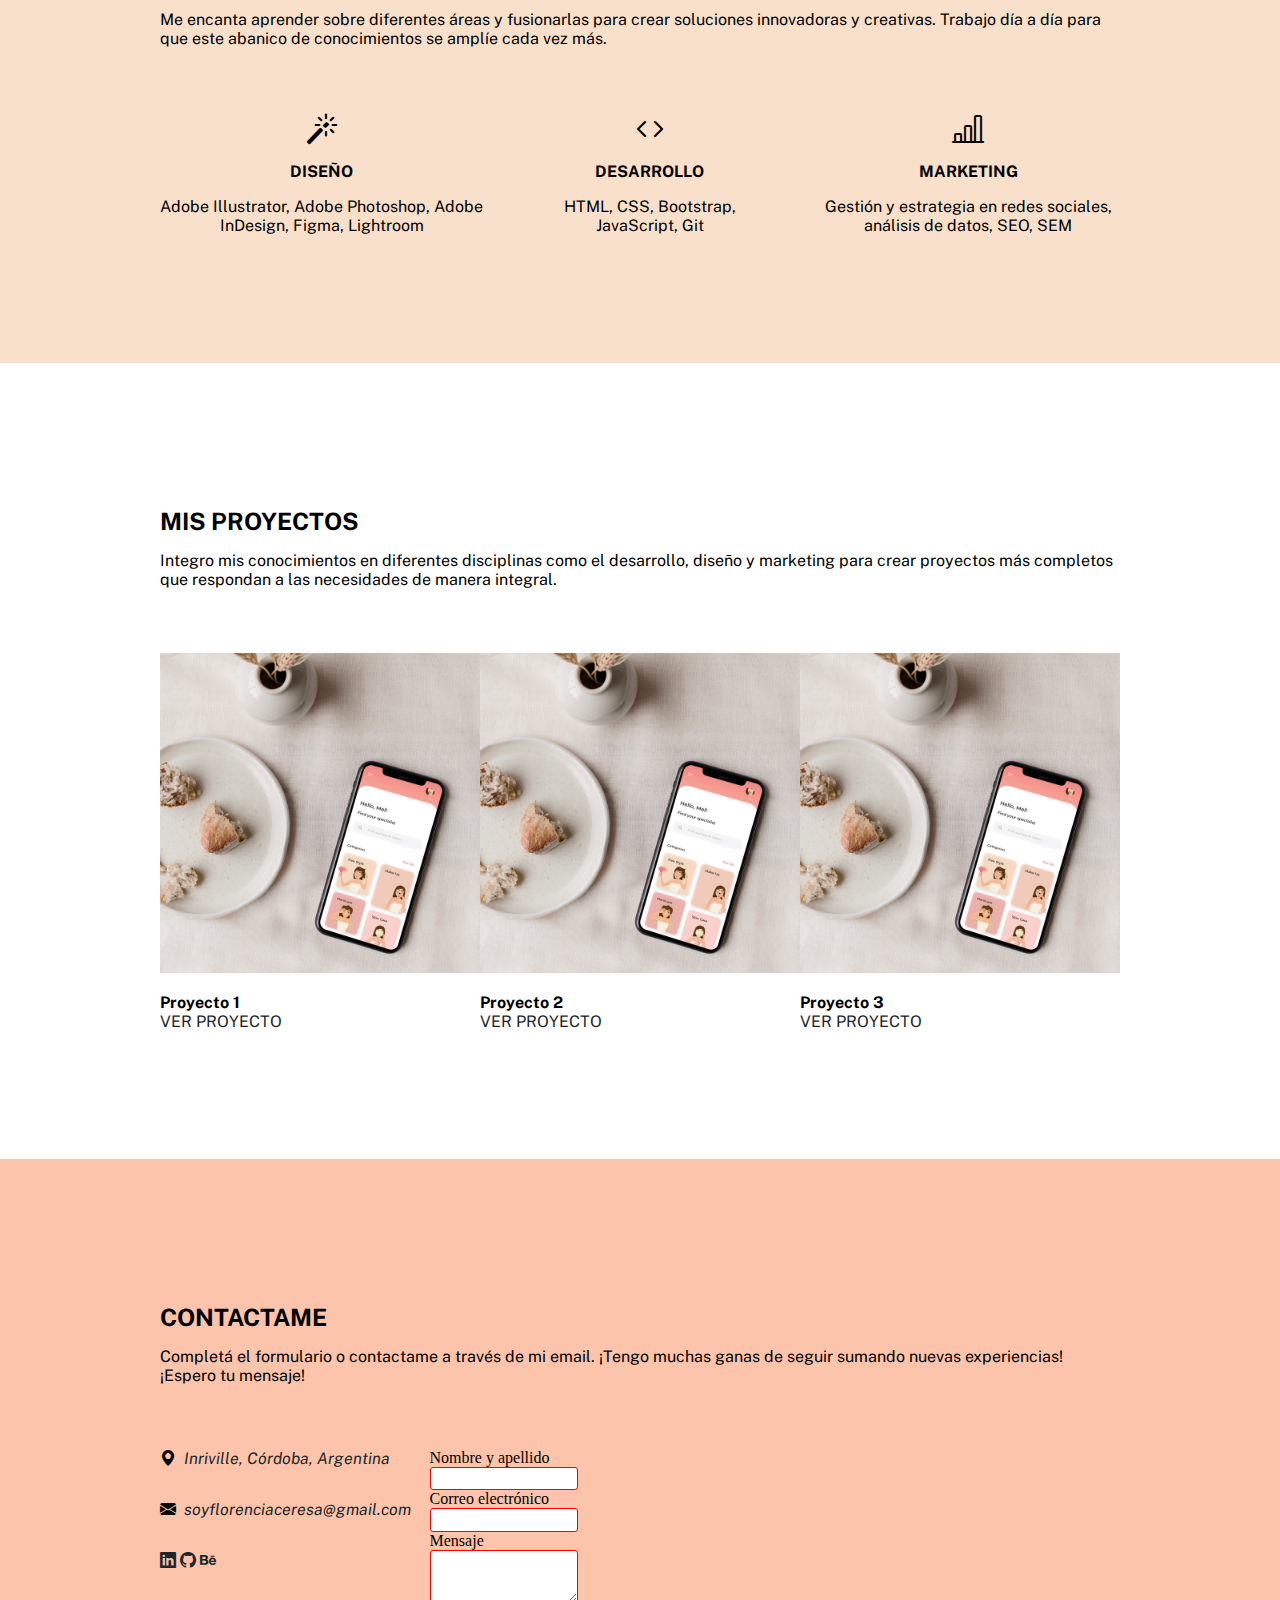
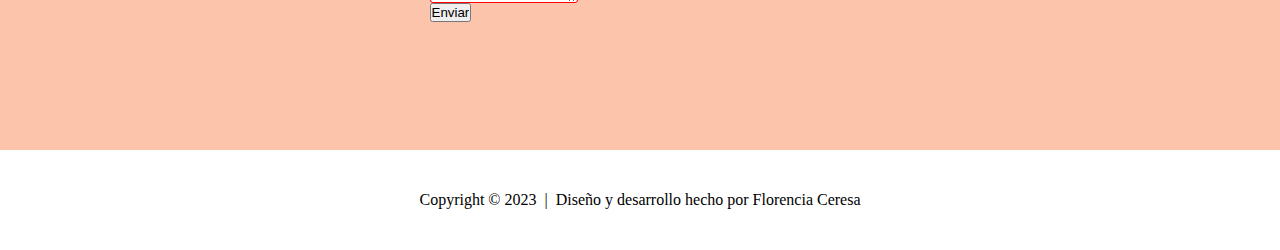
==== commit cf85b8b1: "Validación y envío de formulario" ====
--- a/index.html
+++ b/index.html
@@ -146,30 +146,26 @@
                             <a href="https://github.com/florenciaceresa" target="_blank"><i class="bi bi-github fs-3 me-4"></i></a>
                             <a href="https://www.behance.net/florenciaceresa" target="_blank"><i class="bi bi-behance fs-3"></i></a>
                         </div>
+                        <!--FORM-->
                         <div class="col-lg-7">
-                            <form action="https://formsubmit.co/soyflorenciaceresa@gmail.com" method="POST"> 
+                            <form class="contact-form"> 
                                 <div class="mb-4">
-                                  <label class="form-label" for="name">Nombre</label>
-                                  <input type="text" class="form-control form-control-sm" id="name" name="name" required>
+                                  <label for="name">Nombre y apellido</label>
+                                  <input type="text" name="name" class="input-form" title="Nombre solo acepta letras y espacios en blanco" pattern="^[A-Za-zÑñÁáÉéÍíÓóÚúÜü\s]+$" required>
                                 </div>
                                 <div class="mb-4">
-                                  <label class="form-label" for="email">Email</label>
-                                  <input type="email" class="form-control form-control-sm" id="email" name="email" required>
+                                  <label for="email">Correo electrónico</label>
+                                  <input type="email" name="email" class="input-form" title="Email incorrecto" pattern="^[a-z0-9]+(\.[_a-z0-9]+)*@[a-z0-9-]+(\.[a-z0-9-]+)*(\.[a-z]{2,15})$" required>
                                 </div>
                                 <div class="mb-4">
-                                  <label class="form-label" for="comments">Mensaje</label>
-                                  <textarea
-                                    rows="3"
-                                    class="form-control form-control-sm"
-                                    id="comments"
-                                    name="comments"
-                                    required
-                                  ></textarea>
+                                  <label for="comments">Mensaje</label>
+                                  <textarea rows="3" name="comments" title="Tu comentario no debe exceder los 300 caracteres" data-pattern="^.{1,255}$" required></textarea>
                                 </div>
                                 <div class="mb-3">
-                                  <input class="btn btn-secondary" type="submit"/>
-                                  <input type="hidden" name="_next" value="http://127.0.0.1:5500/gracias.html">
-                                  <input type="hidden" name="_subject" value="Mensaje de mi página web">
+                                  <input class="btn btn-secondary" type="submit" value="Enviar"/>
+                                </div>
+                                <div>
+                                    <p class="contact-form-response none">Los datos fueron enviados</p>
                                 </div>
                               </form>
                         </div>
@@ -187,7 +183,7 @@
 
 
     <!--MODAL-->
-    <section class="modal" id="myModal">
+    <div class="modal" id="myModal">
         <div class="modal-container">
             <a href="#" class="modal-close" id="modalClose"><i class="bi bi-x"></i></a>
             <img src="assets/img/diseñoweb.jpg" alt="Proyecto" class="modal-img" id="modalImg">
@@ -195,7 +191,9 @@
             <p class="modal-paragraph" id="modalParagraph"></p>
             <a href="about.html" id="modalLink"><button type="button" class="btn btn-outline see-project" id="btn-1">Ver proyecto completo</button></a>
         </div>
-    </section>
+    </div>
+        
+    
 
 
     <script src="js/script.js"></script>
--- a/css/style.css
+++ b/css/style.css
@@ -305,7 +305,6 @@
         background: var(--second-color);
      }
 
-
      .contact-item {
       display: flex;
       margin-top: 4rem;
@@ -319,8 +318,64 @@
 
      #contact a:hover {
       color: #fff;
-
-     }
+     }
+
+     .contact-form {
+      margin-left: auto;
+      margin-right: auto;
+      width: 80%;
+     }
+
+     .input-form, textarea {
+      display: block;
+      width: 100%;
+      padding: 0.2rem;
+      border-radius: 3px;
+     }
+
+     label {
+      margin-bottom: 0.5rem;
+     }
+
+     .contact-form-response {
+      font-weight: bold;
+     }
+
+     .contact-form [required]:valid {
+      border: thin solid green;
+     }
+
+     .contact-form [required]:invalid {
+      border: thin solid red;
+     }
+
+     .contact-form-error {
+      margin-top: 0.5rem;
+      font-size: 0.9rem;
+      transition: all 800ms ease;
+     }
+
+     .contact-form-error.is-active {
+      display: block;
+      animation: show-message 1s 1 normal 0s ease-out both;
+     }
+     
+     .none {
+      display: none;
+     }
+
+     @keyframes show-message {
+      0% {
+        visibility: hidden;
+        opacity: 0;
+      }
+
+      100% {
+        visibility: visible;
+        opacity: 1;
+      }
+     }
+
 
 
 
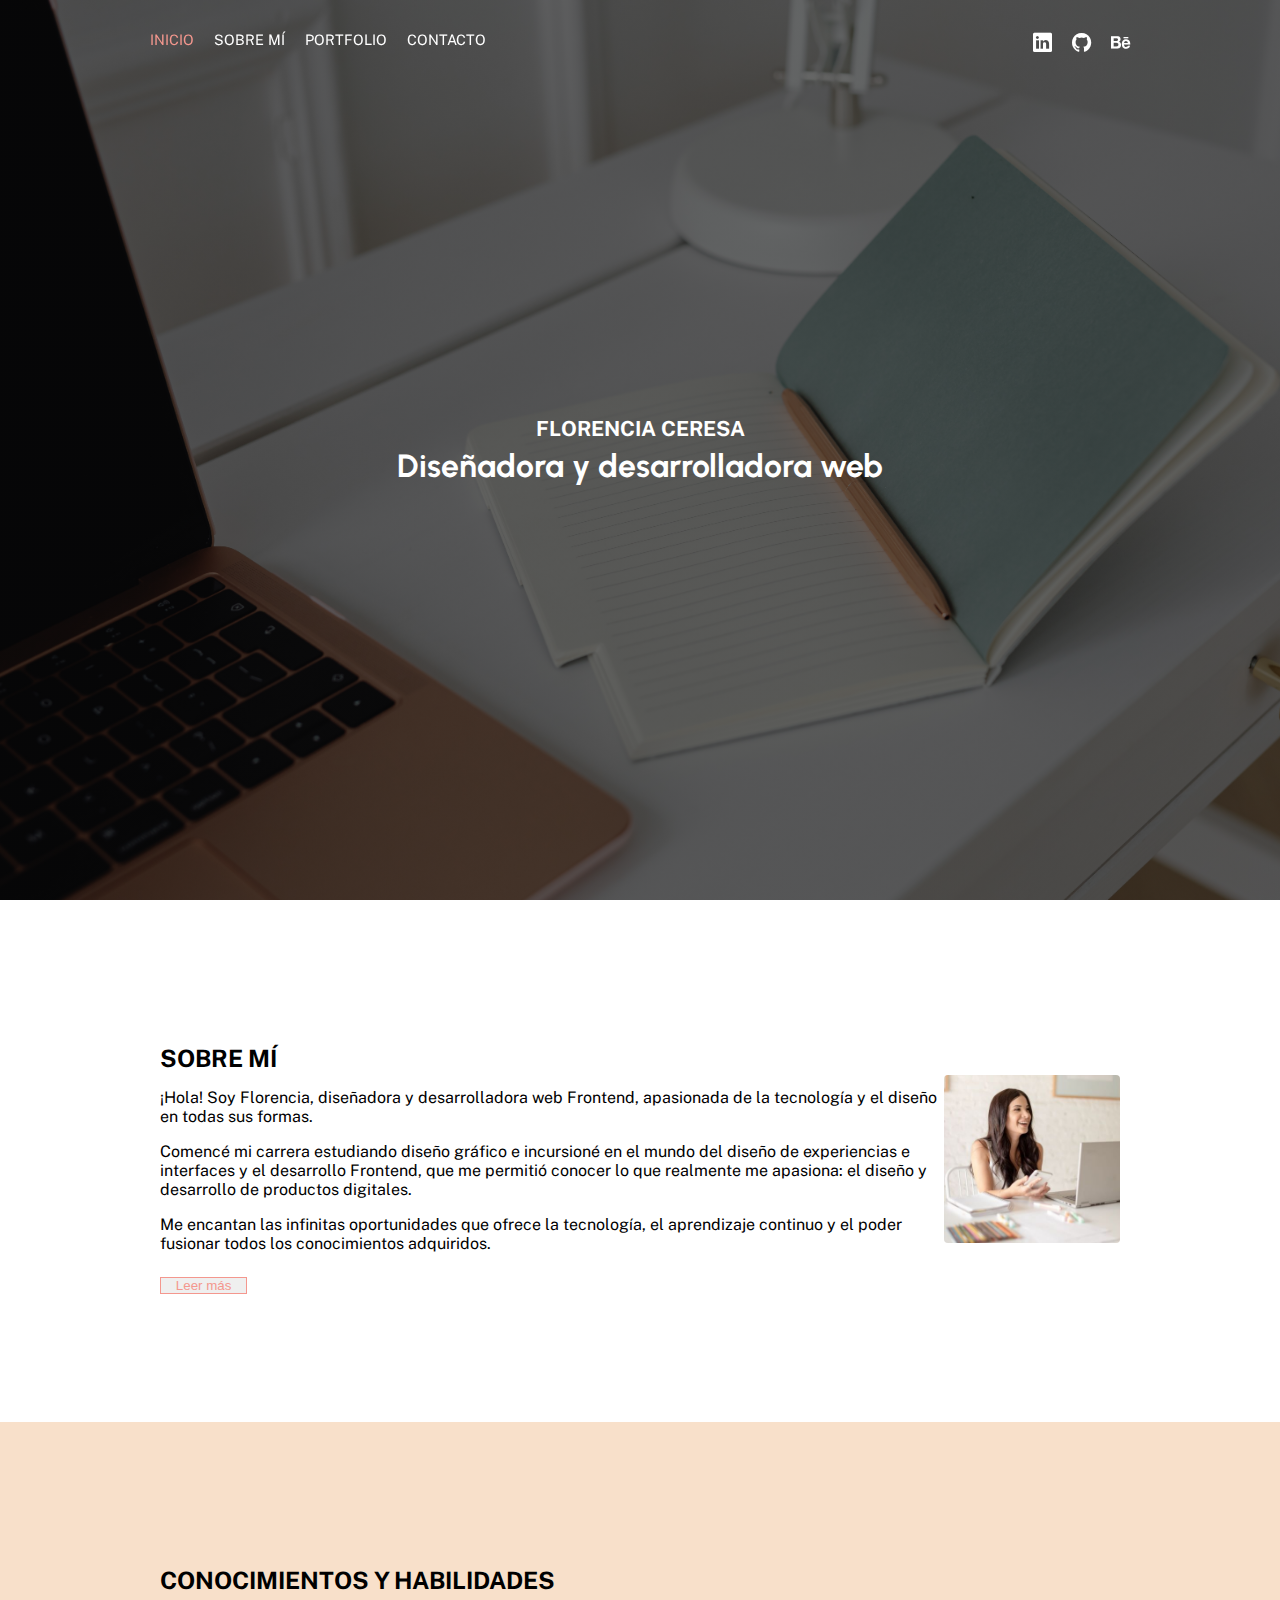
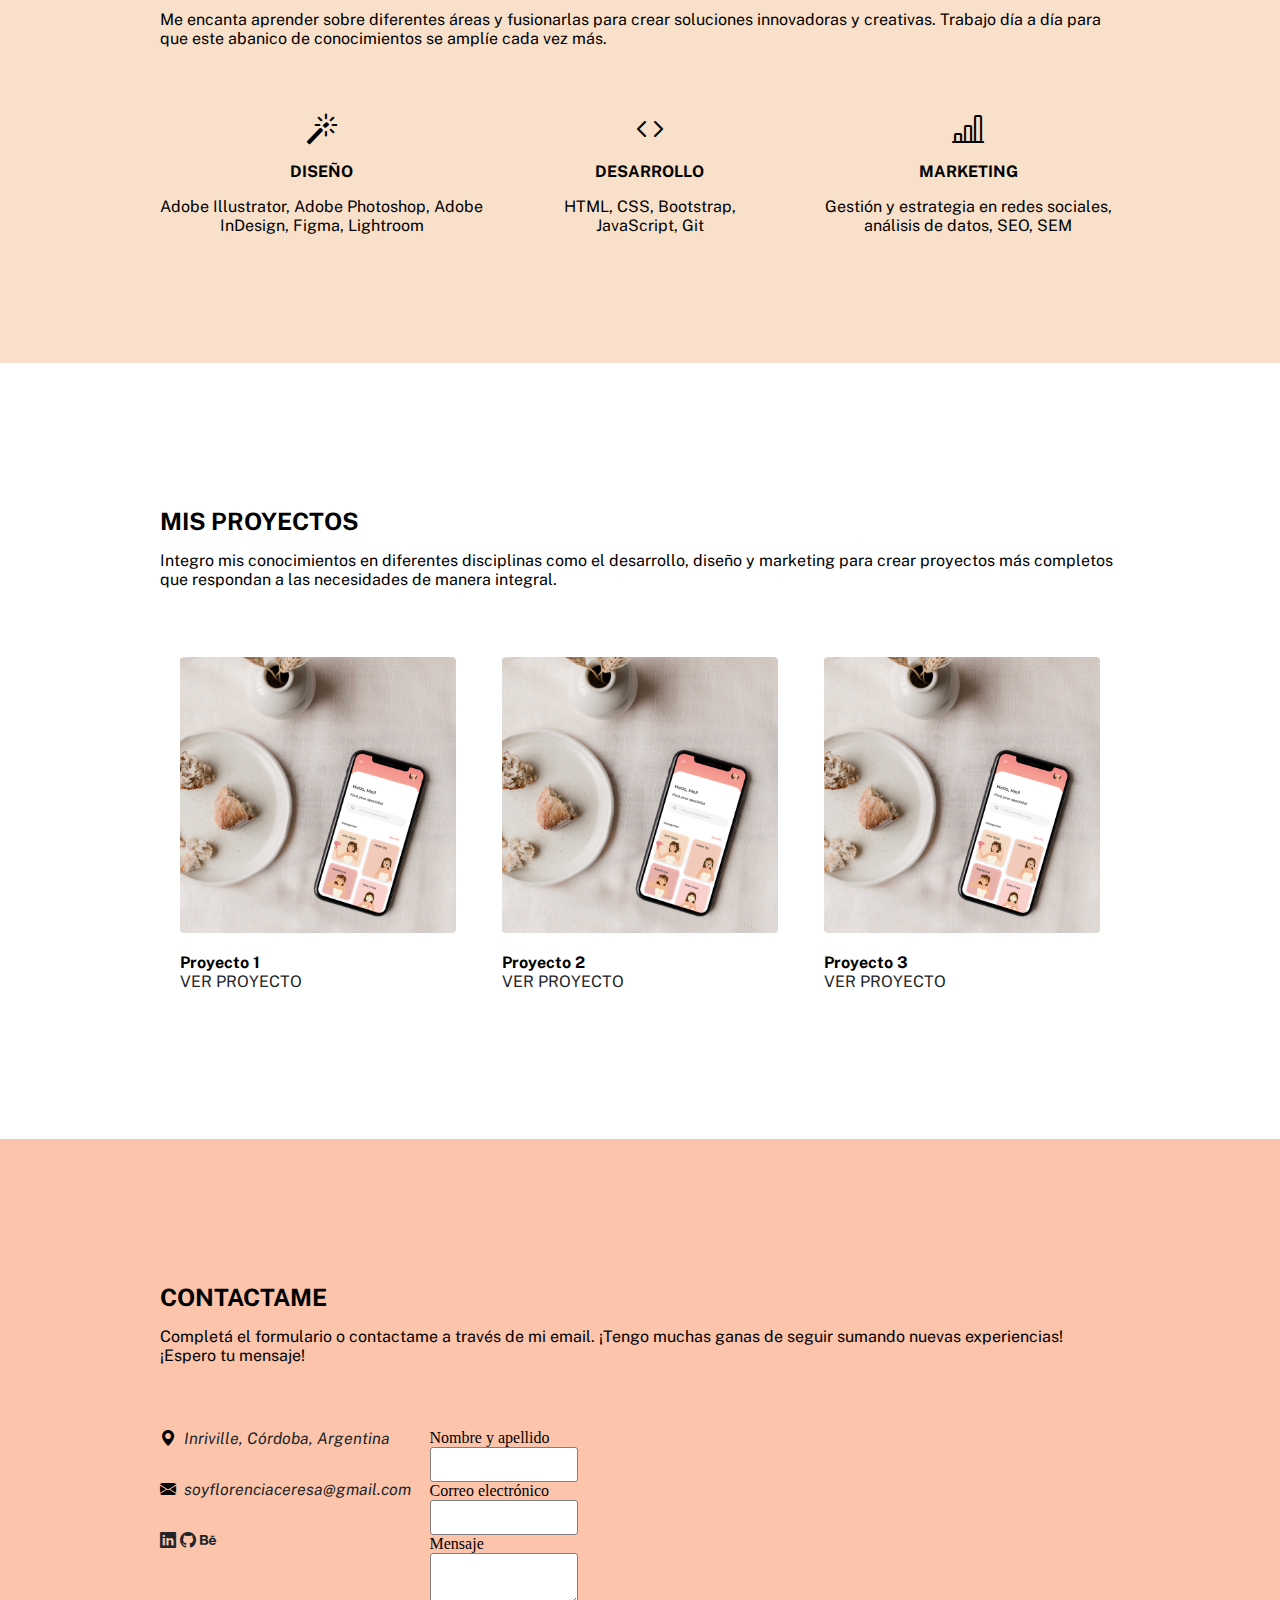
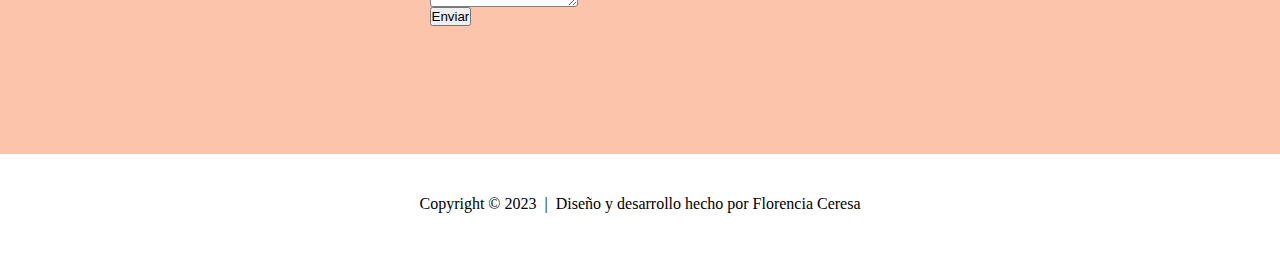
==== commit 4f15cbc5: "Responsive en cada proyecto" ====
--- a/index.html
+++ b/index.html
@@ -104,21 +104,21 @@
                     <div class="projects">
                         <div>
                             <a href="#">
-                                <img src="assets/img/diseñoapp.jpg" alt="" class="img-project img-fluid rounded">
+                                <img src="assets/img/diseñoapp.jpg" alt="" class="img-project">
                             </a>
                             <h4 class="fs-5">Proyecto 1</h4>
                             <a href="project1.html" class="open-project-1">VER PROYECTO</a>
                         </div>
                         <div>
                             <a href="#">
-                                <img src="assets/img/diseñoapp.jpg" alt="" class="img-project img-fluid rounded">
+                                <img src="assets/img/diseñoapp.jpg" alt="" class="img-project">
                             </a>
                             <h4 class="fs-5">Proyecto 2</h4>
                             <a href="project1.html" class="open-project-2">VER PROYECTO</a>
                         </div>
                         <div>
                             <a href="#">
-                                <img src="assets/img/diseñoapp.jpg" alt="" class="img-project img-fluid rounded">
+                                <img src="assets/img/diseñoapp.jpg" alt="" class="img-project">
                             </a>
                             <h4 class="fs-5">Proyecto 3</h4>
                             <a href="project1.html" class="open-project-3">VER PROYECTO</a>
--- a/css/style.css
+++ b/css/style.css
@@ -122,6 +122,15 @@
 }
 
 
+/* BANNER PAGE ABOUT */
+.banner-pink {
+  width: 100%;
+  height: 30vh;
+  background-color: var(--third-color);
+}
+
+
+
 
   /* ABOUT */
   .container-section {
@@ -149,6 +158,7 @@
   img {
     max-width: 100%;
     height: auto;
+    border-radius: 4px;
   }
  
 
@@ -202,14 +212,22 @@
   .projects {
     display: flex;
     justify-content: space-between;
-  }
-
-  
-
-  #portfolio .img-project {
-    width: 20.5rem;
-    margin-top: 4rem;
-  }
+    margin: 20px;
+  }
+
+  .projects > div {
+    width: 30%;   
+    gap: 1rem;
+    margin-top: 3rem;
+  }
+
+
+  .img-project {
+    max-width: 100%; 
+    height: auto; 
+    border-radius: 4px;
+  }
+  
   
   h4 {
     font-family: var(--first-font-family);
@@ -225,6 +243,30 @@
   a:hover {
     color: var(--first-color);
   }
+
+
+    /* MAS PROYECTOS */
+    div.container-section.projects {
+      padding-top: 0;
+      margin-top: 0;
+    }
+
+
+    .projects .see-more-projects {
+      justify-content: flex-start;
+      display: flex;
+    }
+
+
+    .projects .see-more-projects > div {
+    width: 30%;   
+    margin-top: 3rem;
+    margin-right: 3rem;
+    }
+    
+
+
+
 
 
   /* MODAL */
@@ -333,6 +375,10 @@
       border-radius: 3px;
      }
 
+     .input-form {
+      height: 2.2rem;
+     }
+
      label {
       margin-bottom: 0.5rem;
      }
@@ -342,11 +388,11 @@
      }
 
      .contact-form [required]:valid {
-      border: thin solid green;
+      border: 2px solid var(--first-color);
      }
 
      .contact-form [required]:invalid {
-      border: thin solid red;
+      border: 1px solid gray;
      }
 
      .contact-form-error {
@@ -362,6 +408,10 @@
      
      .none {
       display: none;
+     }
+
+     .btn-contact {
+      margin-top: 1rem;
      }
 
      @keyframes show-message {
@@ -376,6 +426,10 @@
       }
      }
 
+
+    .email-bold {
+      font-weight: bold;
+    }
 
 
 
@@ -413,6 +467,7 @@
   .bar.clicked {
     color: var(--first-color);
   }
+
 
   
   /* Muestra el botón hamburguesa */
@@ -514,8 +569,14 @@
   margin-top: 1.5rem;
 }
 
-
-
+.img-about-order1 {
+  order: 1;
+  margin: 2rem 0;
+}
+
+p {
+  text-align: center;
+}
 
 
 .skills {
@@ -528,10 +589,35 @@
 
 /* PORTFOLIO */
 .projects {
+  flex-direction: column;
+  align-items: center;
+  margin: 0 auto;
+}
+
+.projects > div {
+  width: 100%;  
+  margin-bottom: 1rem; 
+}
+
+div.container-section.projects {
   display: flex;
+  margin: 0 auto;
+  padding: 0;
+}
+
+.projects .see-more-projects {
   flex-direction: column;
-  margin-bottom: 2rem;
-}
+  align-items: center;
+  margin-top: 3rem;
+}
+
+.projects .see-more-projects > div {
+  width: 80%;
+  margin: 0 auto;
+  margin-bottom: 4rem;
+}
+
+
 
 /* MODAL */
 .modal-img {
@@ -550,6 +636,11 @@
 .see-project {
   font-size: 0.7rem;
 }
+
+
+
+
+
 
 
 
@@ -562,6 +653,25 @@
 .col-lg-5 {
   margin-bottom: 3rem;
 }
+
+.contact-form {
+  width: 100%;
+ }
+
+ .btn-contact {
+  justify-content: center;
+  margin-bottom: 2rem;
+ }
+
+ .container-btn-about {
+  text-align: center;
+ }
+
+ .container-section.about p {
+  margin-bottom: 2rem;
+ }
+
+
 
 
 /* FOOTER */
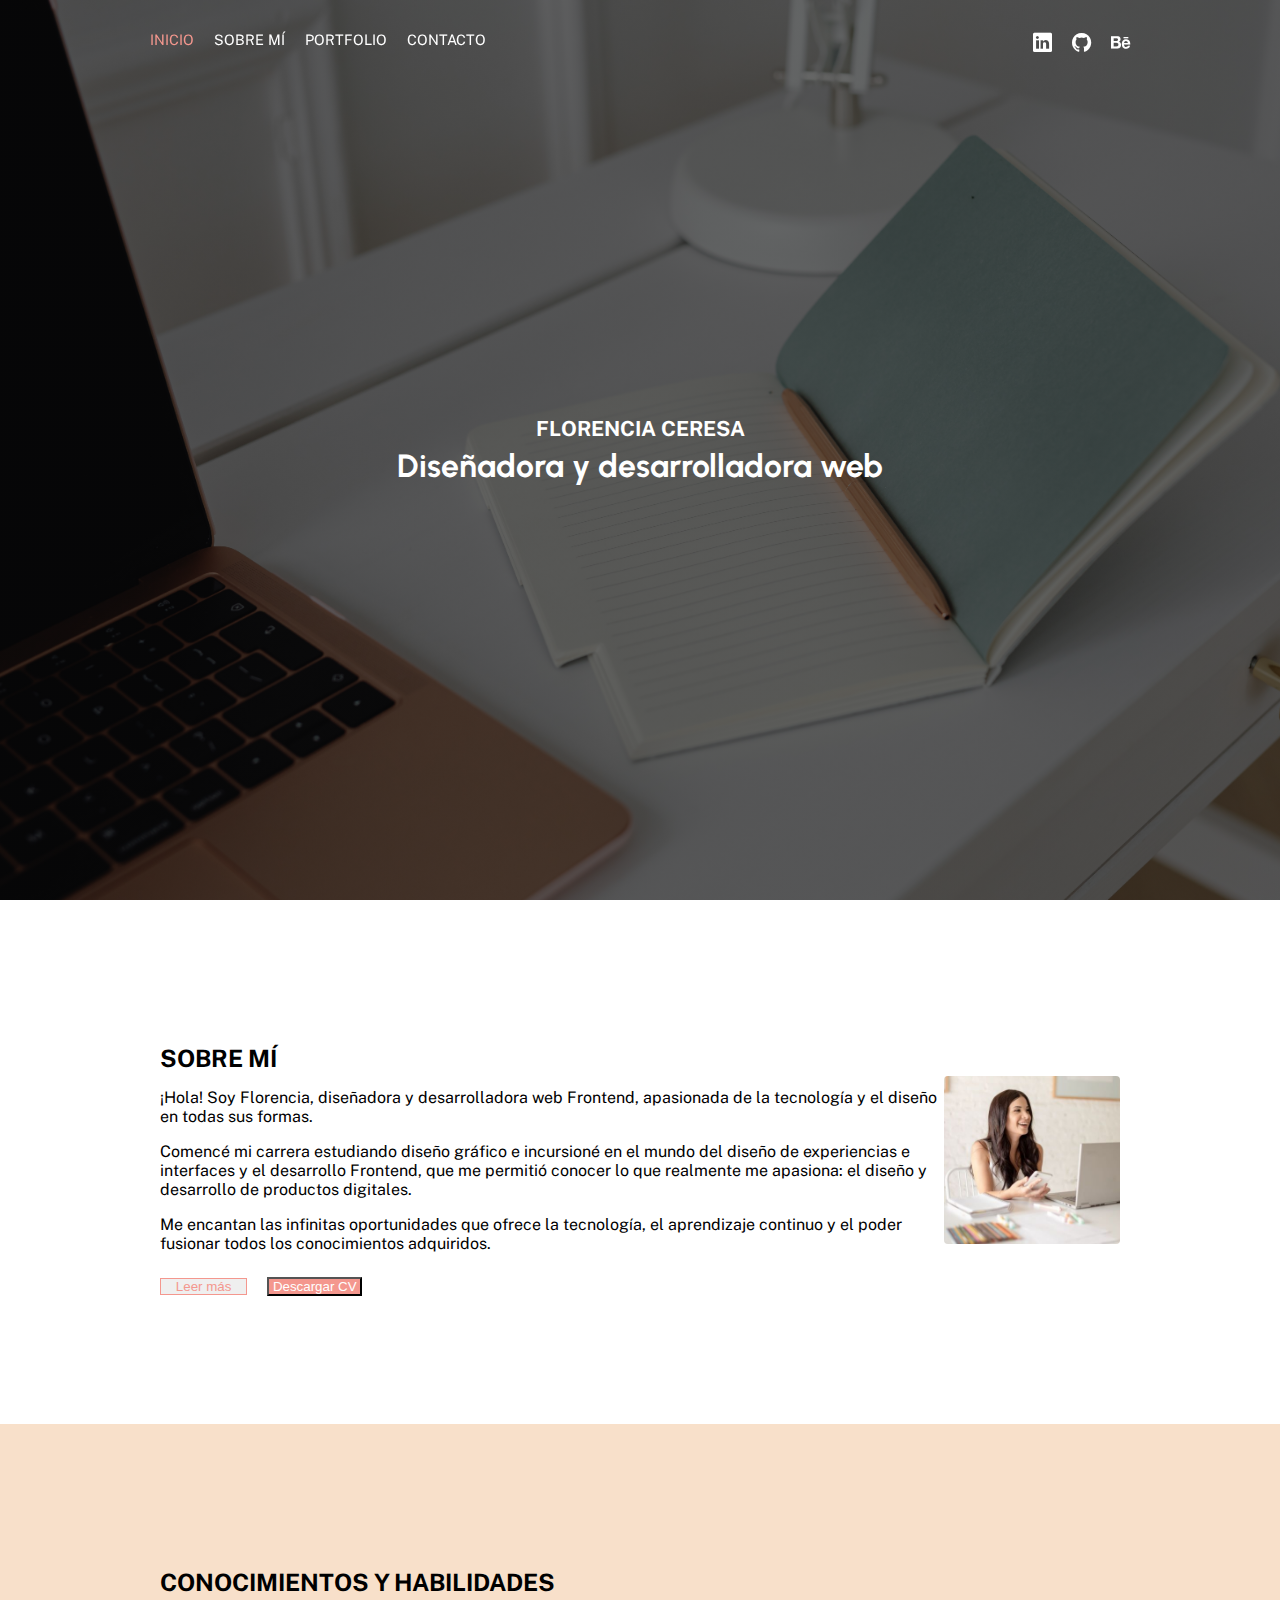
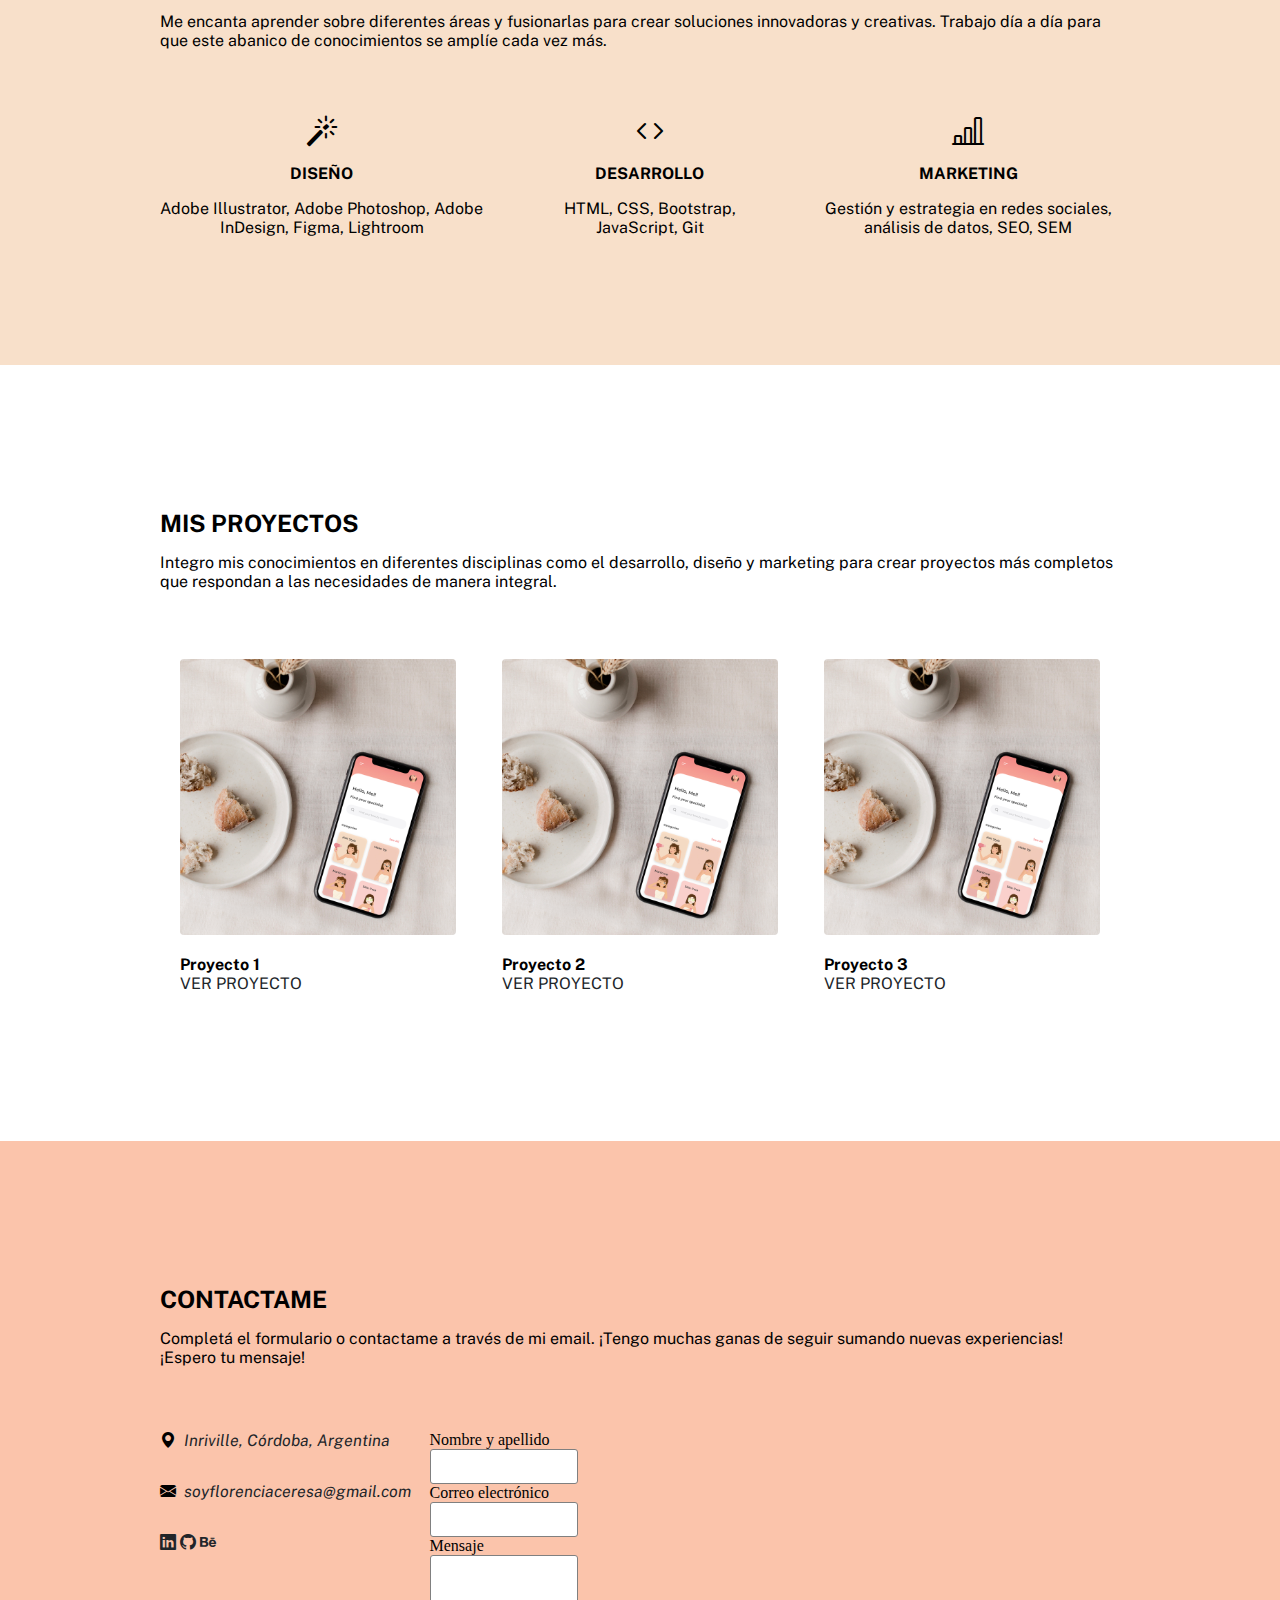
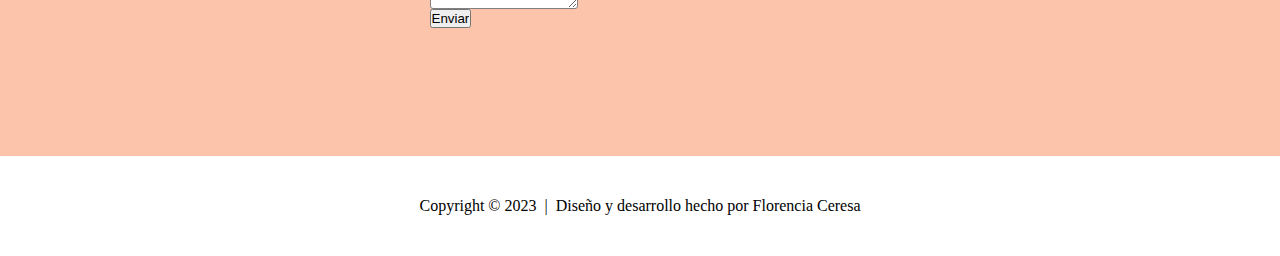
==== commit 0b5c8037: "cv" ====
--- a/index.html
+++ b/index.html
@@ -3,18 +3,18 @@
 <head>
     <meta charset="UTF-8">
     <meta name="viewport" content="width=device-width, initial-scale=1.0">
+    <meta name="description" content="">
+    <meta name="keywords" content="">
+    <meta name="author" content="Florencia Ceresa">
     <title>Florencia Ceresa</title>
-    <!--Iconos Bootstrap-->
+    <!--Bootstrap Icons-->
     <link rel="stylesheet" href="https://cdn.jsdelivr.net/npm/bootstrap-icons@1.10.5/font/bootstrap-icons.css"> <!--Iconos bootstrap-->
-    <!--Hola de estilo Bootstrap-->
+    <!--Bootstrap Stylesheet-->
     <link href="https://cdn.jsdelivr.net/npm/bootstrap@5.1.3/dist/css/bootstrap.min.css" rel="stylesheet" integrity="sha384-1BmE4kWBq78iYhFldvKuhfTAU6auU8tT94WrHftjDbrCEXSU1oBoqyl2QvZ6jIW3" crossorigin="anonymous">
+    <!--Stylesheet-->
     <link rel="stylesheet" href="css/style.css">
-    <!-- Google fonts-->
-    <link rel="preconnect" href="https://fonts.googleapis.com">
-    <link rel="preconnect" href="https://fonts.gstatic.com" crossorigin>
-    <link href="https://fonts.googleapis.com/css2?family=Public+Sans&family=Urbanist&display=swap" rel="stylesheet">
-
 </head>
+
 <body>
     <!--HEADER-->
     <header id="header">
@@ -58,7 +58,8 @@
                     <p>¡Hola! Soy Florencia, diseñadora y desarrolladora web Frontend, apasionada de la tecnología y el diseño en todas sus formas.</p>
                     <p>Comencé mi carrera estudiando diseño gráfico e incursioné en el mundo del diseño de experiencias e interfaces y el desarrollo Frontend, que me permitió conocer lo que realmente me apasiona: el diseño y desarrollo de productos digitales.</p> 
                     <p>Me encantan las infinitas oportunidades que ofrece la tecnología, el aprendizaje continuo y el poder fusionar todos los conocimientos adquiridos.</p>
-                    <a href="about.html"><button type="button" class="btn btn-outline" id="btn-1">&nbsp;&nbsp;&nbsp;&nbsp;Leer más&nbsp;&nbsp;&nbsp;&nbsp;</button></a>
+                    <a href="about.html"><button type="button" class="btn-1 btn btn-outline">&nbsp;&nbsp;&nbsp;&nbsp;Leer más&nbsp;&nbsp;&nbsp;&nbsp;</button></a>
+                    <button type="button" class="btn-2 btn btn-outline" id="descargarPDF">&nbsp;Descargar CV&nbsp;</button>
                 </article>
                 <article class="img-about">
                     <img src="assets/img/fotoperfil.jpg" alt="Florencia Ceresa"> 
@@ -193,9 +194,7 @@
         </div>
     </div>
         
-    
-
-
+    <script src="jquery-3.7.1.min.js"></script>
     <script src="js/script.js"></script>
 </body>
 </html>
--- a/css/style.css
+++ b/css/style.css
@@ -1,3 +1,5 @@
+@import url('https://fonts.googleapis.com/css2?family=Public+Sans&family=Urbanist&display=swap');
+
 :root {
     --first-color: rgb(244, 151, 142);
     --first-alpha-color: rgba(244, 151, 142, 0.75);
@@ -27,8 +29,8 @@
 
 
 
-/* HEADER */
-  header {
+/* --------- HEADER --------- */
+  header { /*Barra de navegación*/
     position: fixed;
     top: 0;
     width: 100%;
@@ -39,13 +41,18 @@
   }
 
   
-  header.sticky {
+  header.sticky { /*Barra de navegación al hacer scroll*/
     padding: 20px 150px;
     background: #fff;
     box-shadow: 0px 2px 4px rgba(0, 0, 0, 0.1);
   }
   
-  .header-list {
+  header.sticky ul li a { /*Color items barra de navegación al hacer scroll*/
+    color: #000;
+  }
+
+
+  .header-list { /*Items de navegación*/
     display: flex;
     justify-content: space-between;
     align-items: center; 
@@ -53,38 +60,42 @@
     padding: 0;
   }
   
-  .header-list li a {
+
+  .header-list li a { /*Color de los items de navegación*/
     color: #fff;
     font-family: var(--first-font-family);
     display: flex;
   }
   
-  .header-list li a:hover {
+
+  .header-list li a:hover { /*Color de los items hover de navegación*/
     color: var(--first-color);
   }
   
-  .header-list a.active {
+
+  .header-list a.active { /*Color del item activo de navegación*/
     color: var(--first-color);
   }
   
-  .header-list .items {
+
+  .header-list .items { /*Tamaño de los items de navegación*/
     font-size: 0.9rem;
   }
   
-  .header-list .icons i {
+  .header-list .icons i { /*Color de los iconos de navegación*/
     font-size: 1.2rem;
   }
   
   .items,
-  .icons {
+  .icons { /*Distancia entre items e iconos*/
     display: flex;
     gap: 20px;
   }
   
   
 
-/* BANNER */
-.banner {
+/* --------- BANNER --------- */
+.banner { /*Imagen de fondo banner*/
   position: relative;
   width: 100%;
   height: 100vh;
@@ -92,14 +103,15 @@
   background-size: cover;
 }
 
-header.sticky .logo,
-header.sticky ul li a {
-  color: #000;
-}
-
-
-/*Florencia Ceresa - Diseñadora y desarrolladora web*/
-.container {
+
+.banner-pink { /*Banner pink*/
+  width: 100%;
+  height: 30vh;
+  background-color: var(--third-color);
+}
+
+
+.container { /*Contenedor Florencia Ceresa | Diseñadora y desarrolladora web*/
   display: flex;
   width: 100%;
   height: 100vh;
@@ -107,7 +119,8 @@
   align-items: center;
 }
 
-h1 {
+
+h1 { /*Florencia Ceresa*/
   color: #fff;
   font-family: var(--first-font-family);
   font-size: 1.3rem !important; 
@@ -116,330 +129,342 @@
   line-height: 2.3rem;
 }
 
-span {
+
+span { /*Diseñadora y desarrolladora web*/
   font-family: var(--second-font-family);
   font-size: 2rem;
 }
 
 
-/* BANNER PAGE ABOUT */
-.banner-pink {
+
+/* --------- ABOUT --------- */
+.btn-1 {  /*Botón leer más*/
+  color: var(--first-color);
+  border: 1px solid var(--first-color);
+  margin-top: 1.5rem;
+}
+
+
+.btn-1:hover {   /*Botón:hover leer más*/
+  color: #fff;
+  background-color: var(--first-color);
+}
+
+.btn-2 {
+  background-color: var(--first-color);
+  margin-top: 1.5rem;
+  color: #fff;
+  margin-left: 1rem;
+}
+
+.btn-2:hover {
+  color: #fff;
+  background-color: var(--second-color);
+
+}
+
+.container-section { /*Contenedor de todas las secciones*/
+  width: 95%; 
+  margin: 0 auto; 
+  padding: 8rem;
+  display: flex;
+  align-items: center;
+  justify-content: space-between;
+}
+
+
+h2 { /*Titulos de cada sección*/
+  font-family: var(--first-font-family);
+  font-size: 1.5rem;
+  margin-top: 1rem;
+}
+
+
+img { 
+  max-width: 100%;
+  height: auto;
+  border-radius: 4px;
+}
+
+
+p {
+  font-family: var(--first-font-family);
+  font-size: 1rem;
+  padding-top: 1rem;
+  white-space: pre-line;  
+}
+
+
+
+/* --------- SKILLS --------- */
+h3 {
+  font-family: var(--first-font-family);
+  font-size: 1rem;
+  font-weight: bold;
+  margin-top: 0.8rem;
+}
+
+#skills { /*Color de fondo sección skills*/
+  background: var(--third-color);
+}
+
+
+.skills {
+  display: flex;
+  margin-top: 4rem;
+  text-align: center;
+  justify-content: space-between;
+  gap: 5rem;
+}
+
+
+.skills i { /*Tamaño de iconos*/
+  font-size: 2rem;
+}
+
+
+
+/* --------- PORTFOLIO --------- */
+a {
+  font-family: var(--first-font-family);
+  color: var(--font-first-color);
+  text-decoration: none;
+}
+
+
+a:hover {
+  color: var(--first-color);
+}
+
+
+
+div.container-section.projects { /*Ver más proyectos*/
+  padding-top: 0;
+  margin-top: 0;
+}
+
+
+h4 {
+  font-family: var(--first-font-family);
+  margin-top: 1rem;
+}
+
+
+.img-project { /*Imagen de cada proyecto*/
+  max-width: 100%; 
+  height: auto; 
+  border-radius: 4px;
+}
+
+
+.projects {
+  display: flex;
+  justify-content: space-between;
+  margin: 20px;
+}
+
+.projects > div {
+  width: 30%;   
+  gap: 1rem;
+  margin-top: 3rem;
+}
+
+
+.projects .see-more-projects { /*Ver más proyectos*/
+  justify-content: flex-start;
+  display: flex;
+}
+
+
+.projects .see-more-projects > div { /*Ver más proyectos*/
+  width: 30%;   
+  margin-top: 3rem;
+  margin-right: 3rem;
+}
+    
+
+
+/* --------- MODAL --------- */
+.modal {
+  display: flex;
+  justify-content: center;
+  align-items: center;
+  position: fixed;
+  top: 0;
+  left: 0;
+  right: 0;
+  bottom: 0;
+  background-color: #111111bd;
+  opacity: 0;
+  pointer-events: none;
+  transition: opacity .6s;
+}
+
+.modal--show { /*Ventana modal cuando se muestra*/
+  opacity: 1;
+  pointer-events: unset;
+  transition: opacity .6s;
+}
+
+.modal-container { 
+  margin: auto;
+  width: 90%;
+  height: 75vh;
+  background-color: #fff;
+  max-width: 600px;
+  max-height: 90%;
+  border-radius: 6px;
+  margin-top: 8rem;
+  padding: 30px;
+  display: grid;
+  place-items: center;
+  grid-auto-columns: 100%;
+  position: relative;
+}
+
+
+.modal-img { 
+  width: 40%;
+  border-radius: 6px;
+}
+
+
+.modal-title {
+  font-size: 1.2rem;
+  margin-top: 1.5rem;
+}
+
+
+.modal-paragraph {
+  text-align: center;
+  margin: 0;
+  padding: 0;
+}
+
+
+.modal-close { /*X*/
+  position: absolute;
+  top: 15px;
+  right: 15px;
+  cursor: pointer;
+  font-size: 1.5rem;
+}
+
+
+  
+/* --------- CONTACT --------- */
+#contact { /*Color de fondo sección contacto*/
+  background: var(--second-color);
+}
+
+
+.contact-item {
+  display: flex;
+  margin-top: 4rem;
+}
+
+
+.location,
+.email {
+  display: block;
+  margin-bottom: 2rem;
+}
+
+
+#contact a:hover {
+  color: #fff;
+}
+
+     
+.contact-form {
+  margin-left: auto;
+  margin-right: auto;
+  width: 80%;
+}
+
+
+.input-form, textarea {
+  display: block;
   width: 100%;
-  height: 30vh;
-  background-color: var(--third-color);
-}
-
-
-
-
-  /* ABOUT */
-  .container-section {
-    width: 95%; 
-    margin: 0 auto; 
-    padding: 8rem;
-    display: flex;
-    align-items: center;
-    justify-content: space-between;
-  }
-
-  h2 {
-    font-family: var(--first-font-family);
-    font-size: 1.5rem;
-    margin-top: 1rem;
-  }
-
-  p {
-    font-family: var(--first-font-family);
-    font-size: 1rem;
-    padding-top: 1rem;
-    white-space: pre-line;  
-  }
-
-  img {
-    max-width: 100%;
-    height: auto;
-    border-radius: 4px;
-  }
+  padding: 0.2rem;
+  border-radius: 3px;
+}
+
+
+.input-form {
+  height: 2.2rem;
+}
+
+
+label {
+  margin-bottom: 0.5rem;
+}
+
+
+.contact-form-response {
+  font-weight: bold;
+}
+
+  
+.contact-form [required]:valid {
+  border: 2px solid var(--first-color);
+}
+
  
-
- /*Botón leer más*/
- #btn-1 { 
-    color: var(--first-color);
-    border: 1px solid var(--first-color);
-    margin-top: 1.5rem;
-  }
-
-  /*Botón:hover leer más*/
-  #btn-1:hover { 
-    color: #fff;
-    background-color: var(--first-color);
-  }
-
+.contact-form [required]:invalid {
+  border: 1px solid gray;
+}
+
+
+.contact-form-error {
+  margin-top: 0.5rem;
+  font-size: 0.9rem;
+  transition: all 800ms ease;
+}
+
+     
+.contact-form-error.is-active {
+  display: block;
+  animation: show-message 1s 1 normal 0s ease-out both;
+}
  
 
-
-
-   /* SKILLS */
-  #skills {
-    background: var(--third-color);
-  }
-
-  .skills {
-    display: flex;
-    margin-top: 4rem;
-    text-align: center;
-    justify-content: space-between;
-    gap: 5rem;
-  }
-
-  .skills i {
-    font-size: 2rem;
-  }
-
-  h3 {
-    font-family: var(--first-font-family);
-    font-size: 1rem;
-    font-weight: bold;
-    margin-top: 0.8rem;
-  }
-
-
-
-
-
-
-   /* PORTFOLIO */
-  .projects {
-    display: flex;
-    justify-content: space-between;
-    margin: 20px;
-  }
-
-  .projects > div {
-    width: 30%;   
-    gap: 1rem;
-    margin-top: 3rem;
-  }
-
-
-  .img-project {
-    max-width: 100%; 
-    height: auto; 
-    border-radius: 4px;
-  }
-  
-  
-  h4 {
-    font-family: var(--first-font-family);
-    margin-top: 1rem;
-  }
- 
-  a {
-    font-family: var(--first-font-family);
-    color: var(--font-first-color);
-    text-decoration: none;
-  }
-
-  a:hover {
-    color: var(--first-color);
-  }
-
-
-    /* MAS PROYECTOS */
-    div.container-section.projects {
-      padding-top: 0;
-      margin-top: 0;
-    }
-
-
-    .projects .see-more-projects {
-      justify-content: flex-start;
-      display: flex;
-    }
-
-
-    .projects .see-more-projects > div {
-    width: 30%;   
-    margin-top: 3rem;
-    margin-right: 3rem;
-    }
-    
-
-
-
-
-
-  /* MODAL */
-  .modal {
-    display: flex;
-    justify-content: center;
-    align-items: center;
-    position: fixed;
-    top: 0;
-    left: 0;
-    right: 0;
-    bottom: 0;
-    background-color: #111111bd;
+.none {
+  display: none;
+}
+
+
+.btn-contact {
+  margin-top: 1rem;
+}
+
+
+@keyframes show-message {
+  0% {
+    visibility: hidden;
     opacity: 0;
-    pointer-events: none;
-    transition: opacity .6s;
-
-  }
-
-  .modal--show {
+  }
+
+  100% {
+    visibility: visible;
     opacity: 1;
-    pointer-events: unset;
-    transition: opacity .6s;
-  }
-
-  .modal-container {
-    margin: auto;
-    width: 90%;
-    height: 75vh;
-    background-color: #fff;
-    max-width: 600px;
-    max-height: 90%;
-    border-radius: 6px;
-    margin-top: 8rem;
-    padding: 30px;
-    display: grid;
-    place-items: center;
-    grid-auto-columns: 100%;
-    position: relative;
-  }
-
-  .modal-img {
-    width: 40%;
-    border-radius: 6px;
-  }
-
-  .modal-title {
-    font-size: 1.2rem;
-    margin-top: 1.5rem;
-  }
-
-  .modal-paragraph {
-    text-align: center;
-    margin: 0;
-    padding: 0;
-  }
-
-  .modal-close {
-    position: absolute;
-    top: 15px;
-    right: 15px;
-    cursor: pointer;
-    font-size: 1.5rem;
-  }
-
-  .see-project {
-    font-size: 0.9rem;
-    
-  }
-
-  
-
-
-
-
-     /* CONTACT */
-     #contact {
-        background: var(--second-color);
-     }
-
-     .contact-item {
-      display: flex;
-      margin-top: 4rem;
-     }
-
-     .location,
-     .email {
-      display: block;
-      margin-bottom: 2rem;
-     }
-
-     #contact a:hover {
-      color: #fff;
-     }
-
-     .contact-form {
-      margin-left: auto;
-      margin-right: auto;
-      width: 80%;
-     }
-
-     .input-form, textarea {
-      display: block;
-      width: 100%;
-      padding: 0.2rem;
-      border-radius: 3px;
-     }
-
-     .input-form {
-      height: 2.2rem;
-     }
-
-     label {
-      margin-bottom: 0.5rem;
-     }
-
-     .contact-form-response {
-      font-weight: bold;
-     }
-
-     .contact-form [required]:valid {
-      border: 2px solid var(--first-color);
-     }
-
-     .contact-form [required]:invalid {
-      border: 1px solid gray;
-     }
-
-     .contact-form-error {
-      margin-top: 0.5rem;
-      font-size: 0.9rem;
-      transition: all 800ms ease;
-     }
-
-     .contact-form-error.is-active {
-      display: block;
-      animation: show-message 1s 1 normal 0s ease-out both;
-     }
-     
-     .none {
-      display: none;
-     }
-
-     .btn-contact {
-      margin-top: 1rem;
-     }
-
-     @keyframes show-message {
-      0% {
-        visibility: hidden;
-        opacity: 0;
-      }
-
-      100% {
-        visibility: visible;
-        opacity: 1;
-      }
-     }
-
-
-    .email-bold {
-      font-weight: bold;
-    }
-
-
-
-     /* FOOTER */
-     footer {
-      display: flex;
-      justify-content: center; 
-      align-items: center; 
-      height: 100px;
-     }
+  }
+}
+
+
+.email-bold {
+  font-weight: bold;
+}
+
+
+
+/* --------- FOOTER --------- */
+footer {
+  display: flex;
+  justify-content: center; 
+  align-items: center; 
+  height: 100px;
+}
 
      
 
@@ -495,7 +520,7 @@
     display: none;
     background-color: #fff;
     width: 100%;
-    height: 42vh;
+    height: 270px;
     padding-top: 70px;
     padding-left: 30px;
     box-shadow: 0px 2px 4px rgba(0, 0, 0, 0.1);
@@ -582,8 +607,8 @@
 .skills {
   display: flex;
   flex-direction: column;
-  gap: 2rem;
   margin-bottom: 1.5rem;
+  gap: 3rem;
 }
 
 
